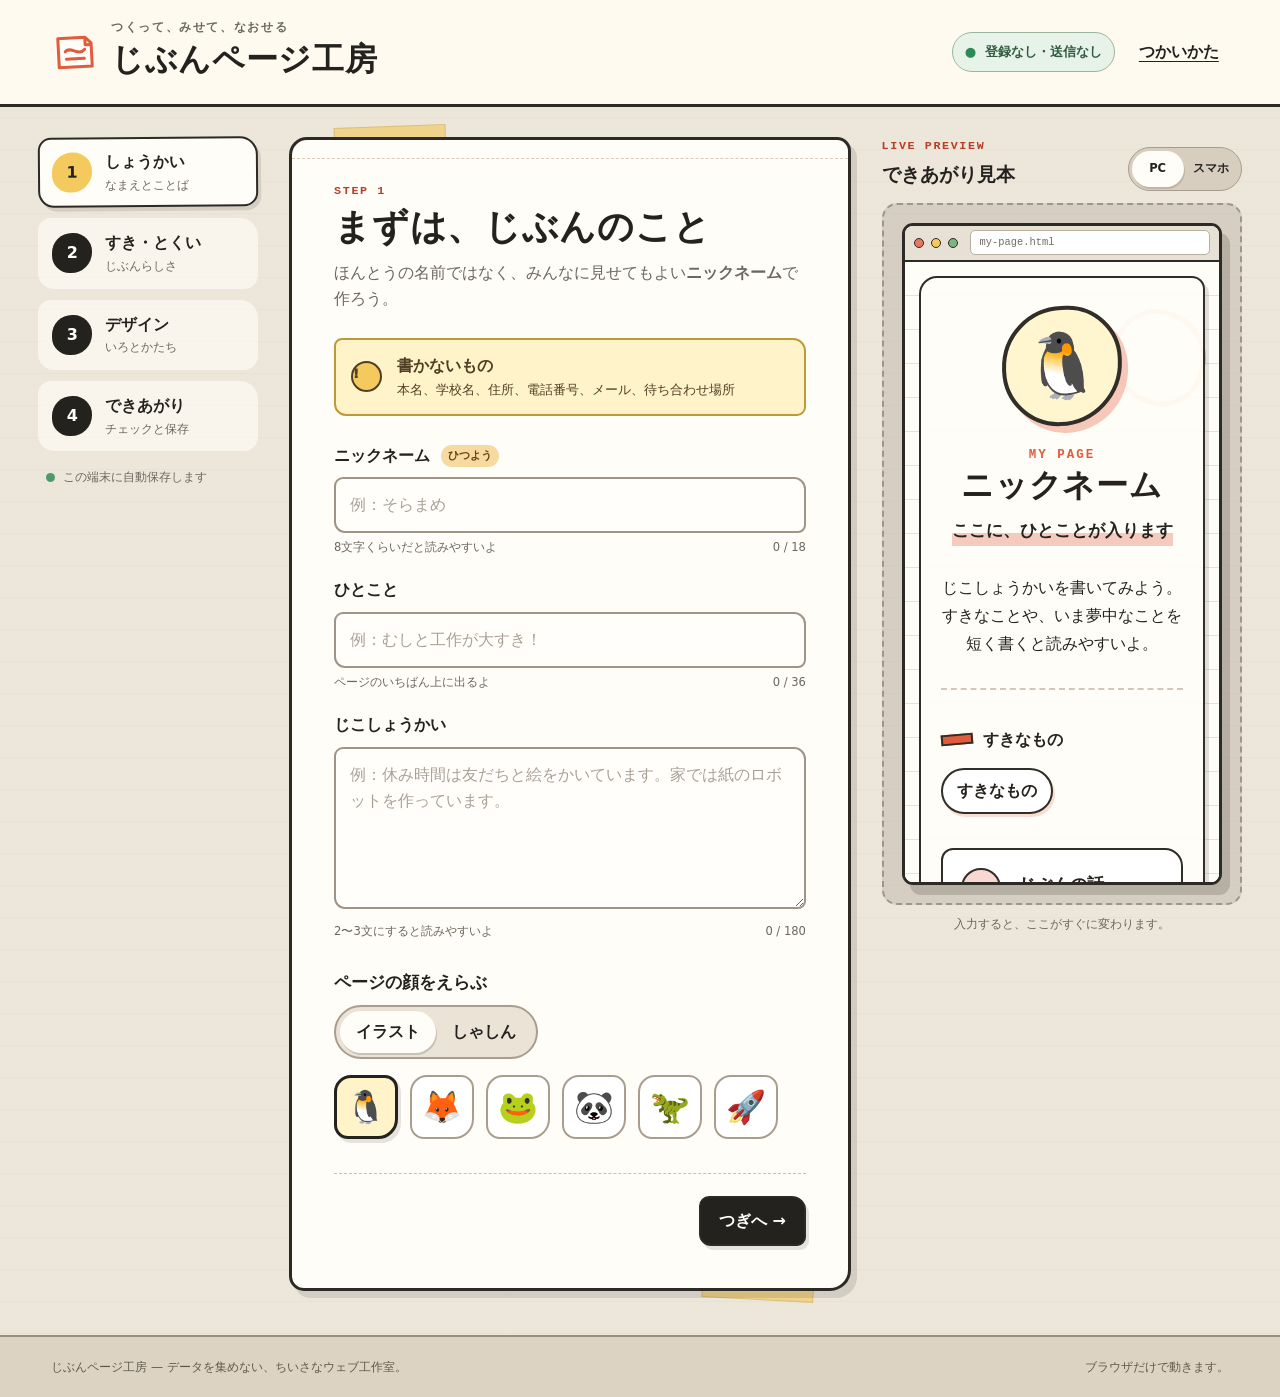
==== index.html @ 9f01caab "Build child-safe self introduction site maker" ====
<!doctype html>
<html lang="ja">
<head>
  <meta charset="utf-8">
  <meta name="viewport" content="width=device-width, initial-scale=1">
  <meta name="description" content="小学生くらいの子どもが、個人情報に気をつけながら自分の自己紹介サイトを作れる、登録不要のウェブアプリです。">
  <meta name="theme-color" content="#f4c95d">
  <title>じぶんページ工房｜自己紹介サイトメーカー</title>
  <link rel="stylesheet" href="styles.css">
  <script src="app.js" defer></script>
</head>
<body>
  <a class="skip-link" href="#editorMain">つくる画面へ移動</a>

  <header class="site-header">
    <div class="brand" aria-label="じぶんページ工房">
      <svg class="brand-mark" viewBox="0 0 64 64" aria-hidden="true">
        <path d="M10 13h36l8 8v31H10z" fill="#fffdf7" stroke="currentColor" stroke-width="4" stroke-linejoin="round"/>
        <path d="M46 13v10h8" fill="none" stroke="currentColor" stroke-width="4" stroke-linejoin="round"/>
        <path d="M19 31c8-8 17 8 26-2M20 41h24" fill="none" stroke="currentColor" stroke-width="4" stroke-linecap="round"/>
      </svg>
      <div>
        <p class="brand-kicker">つくって、みせて、なおせる</p>
        <h1>じぶんページ工房</h1>
      </div>
    </div>

    <div class="header-actions">
      <p class="privacy-badge" title="入力した内容は、このブラウザの中だけに保存されます">
        <span aria-hidden="true">●</span> 登録なし・送信なし
      </p>
      <button class="text-button" type="button" id="helpButton">つかいかた</button>
    </div>
  </header>

  <main class="app-shell" id="editorMain">
    <aside class="workbench-nav" aria-label="作成ステップ">
      <ol class="step-list" role="tablist" aria-orientation="vertical">
        <li>
          <button class="step-tab is-active" type="button" role="tab" aria-selected="true" aria-controls="step-panel-1" id="step-tab-1" data-step="0">
            <span class="step-number">1</span>
            <span><strong>しょうかい</strong><small>なまえとことば</small></span>
          </button>
        </li>
        <li>
          <button class="step-tab" type="button" role="tab" aria-selected="false" aria-controls="step-panel-2" id="step-tab-2" data-step="1">
            <span class="step-number">2</span>
            <span><strong>すき・とくい</strong><small>じぶんらしさ</small></span>
          </button>
        </li>
        <li>
          <button class="step-tab" type="button" role="tab" aria-selected="false" aria-controls="step-panel-3" id="step-tab-3" data-step="2">
            <span class="step-number">3</span>
            <span><strong>デザイン</strong><small>いろとかたち</small></span>
          </button>
        </li>
        <li>
          <button class="step-tab" type="button" role="tab" aria-selected="false" aria-controls="step-panel-4" id="step-tab-4" data-step="3">
            <span class="step-number">4</span>
            <span><strong>できあがり</strong><small>チェックと保存</small></span>
          </button>
        </li>
      </ol>

      <div class="autosave-note" aria-live="polite">
        <span class="autosave-dot" aria-hidden="true"></span>
        <span id="saveStatus">この端末に自動保存します</span>
      </div>
    </aside>

    <section class="editor-card" aria-label="編集パネル">
      <div class="editor-card-topline" aria-hidden="true"></div>

      <section class="step-panel" role="tabpanel" id="step-panel-1" aria-labelledby="step-tab-1" tabindex="0">
        <div class="panel-heading">
          <p class="eyebrow">STEP 1</p>
          <h2>まずは、じぶんのこと</h2>
          <p>ほんとうの名前ではなく、みんなに見せてもよい<strong>ニックネーム</strong>で作ろう。</p>
        </div>

        <div class="safety-strip">
          <span class="safety-strip-icon" aria-hidden="true">!</span>
          <div>
            <strong>書かないもの</strong>
            <span>本名、学校名、住所、電話番号、メール、待ち合わせ場所</span>
          </div>
        </div>

        <div class="form-grid">
          <div class="field full-width">
            <label for="nickname">ニックネーム <span class="required">ひつよう</span></label>
            <input id="nickname" name="nickname" type="text" maxlength="18" autocomplete="off" placeholder="例：そらまめ" aria-describedby="nicknameHelp nicknameCount">
            <div class="field-meta"><span id="nicknameHelp">8文字くらいだと読みやすいよ</span><span id="nicknameCount">0 / 18</span></div>
          </div>

          <div class="field full-width">
            <label for="tagline">ひとこと</label>
            <input id="tagline" name="tagline" type="text" maxlength="36" autocomplete="off" placeholder="例：むしと工作が大すき！" aria-describedby="taglineCount">
            <div class="field-meta"><span>ページのいちばん上に出るよ</span><span id="taglineCount">0 / 36</span></div>
          </div>

          <div class="field full-width">
            <label for="intro">じこしょうかい</label>
            <textarea id="intro" name="intro" rows="5" maxlength="180" placeholder="例：休み時間は友だちと絵をかいています。家では紙のロボットを作っています。" aria-describedby="introCount"></textarea>
            <div class="field-meta"><span>2〜3文にすると読みやすいよ</span><span id="introCount">0 / 180</span></div>
          </div>
        </div>

        <fieldset class="choice-section avatar-section">
          <legend>ページの顔をえらぶ</legend>
          <div class="segmented-control" role="group" aria-label="画像の種類">
            <button class="segment is-active" type="button" data-avatar-mode="illustration" aria-pressed="true">イラスト</button>
            <button class="segment" type="button" data-avatar-mode="photo" aria-pressed="false">しゃしん</button>
          </div>

          <div id="illustrationChooser" class="avatar-chooser">
            <button class="avatar-choice is-selected" type="button" data-avatar="🐧" aria-label="ペンギン" aria-pressed="true">🐧</button>
            <button class="avatar-choice" type="button" data-avatar="🦊" aria-label="きつね" aria-pressed="false">🦊</button>
            <button class="avatar-choice" type="button" data-avatar="🐸" aria-label="かえる" aria-pressed="false">🐸</button>
            <button class="avatar-choice" type="button" data-avatar="🐼" aria-label="パンダ" aria-pressed="false">🐼</button>
            <button class="avatar-choice" type="button" data-avatar="🦖" aria-label="きょうりゅう" aria-pressed="false">🦖</button>
            <button class="avatar-choice" type="button" data-avatar="🚀" aria-label="ロケット" aria-pressed="false">🚀</button>
          </div>

          <div id="photoChooser" class="photo-chooser" hidden>
            <div class="photo-preview-wrap">
              <div class="photo-placeholder" id="photoPlaceholder" aria-hidden="true">しゃしん</div>
              <img id="photoPreview" alt="選んだ写真のプレビュー" hidden>
            </div>
            <div>
              <label class="upload-button" for="photoInput">しゃしんをえらぶ</label>
              <input class="visually-hidden" id="photoInput" type="file" accept="image/png,image/jpeg,image/webp" capture="user">
              <button class="quiet-button" type="button" id="removePhotoButton" hidden>しゃしんをはずす</button>
              <p class="mini-note">顔写真は、かならずおうちの人と相談してね。写真は外へ送られません。</p>
            </div>
          </div>
        </fieldset>

        <div class="panel-actions end">
          <button class="primary-button next-step" type="button" data-next="1">つぎへ <span aria-hidden="true">→</span></button>
        </div>
      </section>

      <section class="step-panel" role="tabpanel" id="step-panel-2" aria-labelledby="step-tab-2" tabindex="0" hidden>
        <div class="panel-heading">
          <p class="eyebrow">STEP 2</p>
          <h2>すきなもの、できること</h2>
          <p>ぜんぶ書かなくて大丈夫。見せたいものだけをえらぼう。</p>
        </div>

        <fieldset class="choice-section">
          <legend>すきなもの <span class="legend-note">6こまで</span></legend>
          <div class="chip-grid" id="favoriteChoices">
            <button type="button" class="choice-chip" data-favorite="ゲーム">ゲーム</button>
            <button type="button" class="choice-chip" data-favorite="工作">工作</button>
            <button type="button" class="choice-chip" data-favorite="絵をかく">絵をかく</button>
            <button type="button" class="choice-chip" data-favorite="本">本</button>
            <button type="button" class="choice-chip" data-favorite="音楽">音楽</button>
            <button type="button" class="choice-chip" data-favorite="スポーツ">スポーツ</button>
            <button type="button" class="choice-chip" data-favorite="どうぶつ">どうぶつ</button>
            <button type="button" class="choice-chip" data-favorite="虫">虫</button>
            <button type="button" class="choice-chip" data-favorite="宇宙">宇宙</button>
            <button type="button" class="choice-chip" data-favorite="料理">料理</button>
            <button type="button" class="choice-chip" data-favorite="ダンス">ダンス</button>
            <button type="button" class="choice-chip" data-favorite="のりもの">のりもの</button>
          </div>
          <div class="add-chip-row">
            <label for="customFavorite">ほかのすきなもの</label>
            <div class="inline-input">
              <input id="customFavorite" type="text" maxlength="12" placeholder="例：石あつめ">
              <button type="button" id="addFavoriteButton">ついか</button>
            </div>
          </div>
          <div class="selected-chips" id="selectedFavorites" aria-live="polite"></div>
        </fieldset>

        <div class="story-fields">
          <div class="story-field accent-a">
            <span class="story-number" aria-hidden="true">A</span>
            <label for="goodAt">とくいなこと</label>
            <textarea id="goodAt" rows="3" maxlength="90" placeholder="例：小さいものをていねいに作ること"></textarea>
            <span class="counter" id="goodAtCount">0 / 90</span>
          </div>
          <div class="story-field accent-b">
            <span class="story-number" aria-hidden="true">B</span>
            <label for="intoNow">いま、むちゅうなこと</label>
            <textarea id="intoNow" rows="3" maxlength="90" placeholder="例：公園で見つけた虫を図かんで調べること"></textarea>
            <span class="counter" id="intoNowCount">0 / 90</span>
          </div>
          <div class="story-field accent-c">
            <span class="story-number" aria-hidden="true">C</span>
            <label for="nextGoal">これからやってみたいこと</label>
            <textarea id="nextGoal" rows="3" maxlength="90" placeholder="例：自分で考えたゲームを作ってみたい"></textarea>
            <span class="counter" id="nextGoalCount">0 / 90</span>
          </div>
        </div>

        <div class="panel-actions">
          <button class="secondary-button previous-step" type="button" data-previous="0"><span aria-hidden="true">←</span> もどる</button>
          <button class="primary-button next-step" type="button" data-next="2">つぎへ <span aria-hidden="true">→</span></button>
        </div>
      </section>

      <section class="step-panel" role="tabpanel" id="step-panel-3" aria-labelledby="step-tab-3" tabindex="0" hidden>
        <div class="panel-heading">
          <p class="eyebrow">STEP 3</p>
          <h2>見た目を組み立てよう</h2>
          <p>テーマをえらんでから、色を少し変えると自分らしくなるよ。</p>
        </div>

        <fieldset class="choice-section">
          <legend>紙のふんいき</legend>
          <div class="theme-grid">
            <button class="theme-card is-selected" type="button" data-theme="notebook" aria-pressed="true">
              <span class="theme-preview theme-preview-notebook"><i></i><i></i><i></i></span>
              <span><strong>ノート</strong><small>えんぴつと紙</small></span>
            </button>
            <button class="theme-card" type="button" data-theme="sky" aria-pressed="false">
              <span class="theme-preview theme-preview-sky"><i></i><i></i><i></i></span>
              <span><strong>そら</strong><small>明るくすっきり</small></span>
            </button>
            <button class="theme-card" type="button" data-theme="forest" aria-pressed="false">
              <span class="theme-preview theme-preview-forest"><i></i><i></i><i></i></span>
              <span><strong>もり</strong><small>しずかでやさしい</small></span>
            </button>
            <button class="theme-card" type="button" data-theme="pop" aria-pressed="false">
              <span class="theme-preview theme-preview-pop"><i></i><i></i><i></i></span>
              <span><strong>ポップ</strong><small>元気でカラフル</small></span>
            </button>
          </div>
        </fieldset>

        <fieldset class="choice-section">
          <legend>さし色</legend>
          <div class="color-row" id="accentChoices">
            <button class="color-swatch is-selected" type="button" data-accent="#e15b3d" style="--swatch:#e15b3d" aria-label="レンガ色" aria-pressed="true"></button>
            <button class="color-swatch" type="button" data-accent="#2878b5" style="--swatch:#2878b5" aria-label="青" aria-pressed="false"></button>
            <button class="color-swatch" type="button" data-accent="#2f7d52" style="--swatch:#2f7d52" aria-label="緑" aria-pressed="false"></button>
            <button class="color-swatch" type="button" data-accent="#8a5aa8" style="--swatch:#8a5aa8" aria-label="むらさき" aria-pressed="false"></button>
            <button class="color-swatch" type="button" data-accent="#d07a16" style="--swatch:#d07a16" aria-label="オレンジ" aria-pressed="false"></button>
            <label class="custom-color" for="accentPicker">じぶんの色 <input id="accentPicker" type="color" value="#e15b3d"></label>
          </div>
        </fieldset>

        <fieldset class="choice-section">
          <legend>ならべかた</legend>
          <div class="layout-grid">
            <button class="layout-choice is-selected" type="button" data-layout="cards" aria-pressed="true">
              <span class="layout-icon cards-icon" aria-hidden="true"><i></i><i></i><i></i></span>
              <span><strong>カード</strong><small>ひとつずつ見やすい</small></span>
            </button>
            <button class="layout-choice" type="button" data-layout="journal" aria-pressed="false">
              <span class="layout-icon journal-icon" aria-hidden="true"><i></i><i></i><i></i></span>
              <span><strong>じゆうちょう</strong><small>お話みたいにつながる</small></span>
            </button>
          </div>
        </fieldset>

        <div class="switch-list">
          <label class="switch-row">
            <span><strong>らくがきをかざる</strong><small>線や丸をページのすみに足します</small></span>
            <input id="doodlesToggle" type="checkbox" checked>
            <span class="switch" aria-hidden="true"></span>
          </label>
          <label class="switch-row">
            <span><strong>少しだけうごかす</strong><small>ページを開いたときに、ゆっくり出ます</small></span>
            <input id="motionToggle" type="checkbox" checked>
            <span class="switch" aria-hidden="true"></span>
          </label>
        </div>

        <div class="panel-actions">
          <button class="secondary-button previous-step" type="button" data-previous="1"><span aria-hidden="true">←</span> もどる</button>
          <button class="primary-button next-step" type="button" data-next="3">できあがりへ <span aria-hidden="true">→</span></button>
        </div>
      </section>

      <section class="step-panel" role="tabpanel" id="step-panel-4" aria-labelledby="step-tab-4" tabindex="0" hidden>
        <div class="panel-heading">
          <p class="eyebrow">STEP 4</p>
          <h2>さいごに、見せてよいかチェック</h2>
          <p>保存する前に、自動チェックと、おうちの人とのチェックをしよう。</p>
        </div>

        <div class="completion-card">
          <div class="completion-stamp" aria-hidden="true">できた</div>
          <div>
            <h3 id="completionTitle">あと少しで完成！</h3>
            <p id="completionText">ニックネームを入れると保存できます。</p>
          </div>
        </div>

        <section class="privacy-check" aria-labelledby="privacyCheckTitle">
          <div class="section-title-row">
            <h3 id="privacyCheckTitle">公開まえチェック</h3>
            <span class="check-summary" id="checkSummary">確認中</span>
          </div>
          <ul class="check-list" id="privacyCheckList"></ul>
        </section>

        <div class="export-grid">
          <button class="export-card primary-export" type="button" id="downloadSiteButton">
            <span class="export-icon" aria-hidden="true">HTML</span>
            <span><strong>できたページを保存</strong><small>ひとつのHTMLファイルになります</small></span>
          </button>
          <button class="export-card" type="button" id="downloadDraftButton">
            <span class="export-icon" aria-hidden="true">DATA</span>
            <span><strong>つづき用データを保存</strong><small>あとで編集をつづけられます</small></span>
          </button>
          <label class="export-card file-label" for="importDraftInput">
            <span class="export-icon" aria-hidden="true">OPEN</span>
            <span><strong>つづき用データを開く</strong><small>保存したJSONファイルを読みます</small></span>
          </label>
          <input class="visually-hidden" id="importDraftInput" type="file" accept="application/json,.json">
          <button class="export-card" type="button" id="printButton">
            <span class="export-icon" aria-hidden="true">PDF</span>
            <span><strong>プレビューを印刷</strong><small>ブラウザからPDFにもできます</small></span>
          </button>
        </div>

        <details class="adult-note">
          <summary>おうちの人・先生へ</summary>
          <div>
            <p>このアプリはサーバーへ入力内容を送信しません。下書きはブラウザの localStorage に保存され、完成ページは端末へ直接ダウンロードされます。</p>
            <p>公開するときは、顔写真、氏名、学校名、住所、連絡先、生活圏や予定が推測できる記述がないか、必ず大人が確認してください。</p>
          </div>
        </details>

        <div class="panel-actions split-actions">
          <button class="secondary-button previous-step" type="button" data-previous="2"><span aria-hidden="true">←</span> もどる</button>
          <button class="danger-text-button" type="button" id="resetButton">ぜんぶ消して最初から</button>
        </div>
      </section>
    </section>

    <aside class="preview-column" aria-label="ページのプレビュー">
      <div class="preview-toolbar">
        <div>
          <p class="eyebrow">LIVE PREVIEW</p>
          <h2>できあがり見本</h2>
        </div>
        <div class="device-switch" role="group" aria-label="プレビューの大きさ">
          <button class="is-active" type="button" data-device="desktop" aria-pressed="true" title="パソコン表示">PC</button>
          <button type="button" data-device="mobile" aria-pressed="false" title="スマートフォン表示">スマホ</button>
        </div>
      </div>
      <div class="preview-stage" id="previewStage">
        <div class="browser-frame desktop" id="browserFrame">
          <div class="browser-bar" aria-hidden="true">
            <span></span><span></span><span></span>
            <div>my-page.html</div>
          </div>
          <iframe id="previewFrame" title="作成中の自己紹介ページ" sandbox=""></iframe>
        </div>
      </div>
      <p class="preview-hint">入力すると、ここがすぐに変わります。</p>
    </aside>
  </main>

  <footer class="site-footer">
    <p>じぶんページ工房 — データを集めない、ちいさなウェブ工作室。</p>
    <p>ブラウザだけで動きます。</p>
  </footer>

  <dialog id="helpDialog" class="app-dialog">
    <div class="dialog-paper">
      <button class="dialog-close" type="button" data-close-dialog="helpDialog" aria-label="閉じる">×</button>
      <p class="eyebrow">HOW TO</p>
      <h2>つかいかた</h2>
      <ol class="howto-list">
        <li><span>1</span><div><strong>ニックネームを書く</strong><p>本名や学校名は書かないでね。</p></div></li>
        <li><span>2</span><div><strong>すきなものをえらぶ</strong><p>ぜんぶ埋めなくても大丈夫。</p></div></li>
        <li><span>3</span><div><strong>見た目をえらぶ</strong><p>右の見本を見ながら変えよう。</p></div></li>
        <li><span>4</span><div><strong>大人とチェックして保存</strong><p>HTMLはダブルクリックすると開けます。</p></div></li>
      </ol>
      <p class="dialog-note">入力した内容は、この端末のブラウザの中だけに保存されます。</p>
    </div>
  </dialog>

  <dialog id="safetyDialog" class="app-dialog safety-dialog">
    <form method="dialog" class="dialog-paper" id="safetyForm">
      <button class="dialog-close" type="button" data-close-dialog="safetyDialog" aria-label="閉じる">×</button>
      <p class="eyebrow">BEFORE DOWNLOAD</p>
      <h2>保存する前のさいごの確認</h2>
      <div id="dialogWarnings"></div>
      <label class="adult-confirm">
        <input id="adultConfirm" type="checkbox">
        <span>おうちの人・先生と、見せてよい内容か確認しました</span>
      </label>
      <div class="dialog-actions">
        <button class="secondary-button" type="button" data-close-dialog="safetyDialog">もう一度なおす</button>
        <button class="primary-button" type="submit" id="confirmDownloadButton" value="confirm" disabled>HTMLを保存する</button>
      </div>
    </form>
  </dialog>

  <div class="toast" id="toast" role="status" aria-live="polite" aria-atomic="true"></div>
</body>
</html>
---- styles.css ----
:root {
  --ink: #24221f;
  --muted: #6c675f;
  --paper: #fffdf7;
  --paper-deep: #f6f0e3;
  --desk: #e9e1d2;
  --line: #2d2a26;
  --soft-line: #cfc5b5;
  --accent: #e15b3d;
  --accent-dark: #b53f27;
  --yellow: #f4c95d;
  --blue: #73b6d6;
  --green: #7aae77;
  --purple: #a883b8;
  --danger: #ad302d;
  --ok: #25744b;
  --shadow: 6px 7px 0 rgba(45, 42, 38, 0.13);
  --shadow-small: 3px 4px 0 rgba(45, 42, 38, 0.12);
  --radius: 18px;
}

* { box-sizing: border-box; }

html { scroll-behavior: smooth; }

body {
  margin: 0;
  min-width: 320px;
  color: var(--ink);
  background:
    linear-gradient(rgba(255,255,255,.16), rgba(255,255,255,.16)),
    repeating-linear-gradient(0deg, transparent 0 31px, rgba(78, 69, 57, .035) 31px 32px),
    var(--desk);
  font-family: "Hiragino Kaku Gothic ProN", "Yu Gothic", "Meiryo", system-ui, sans-serif;
  line-height: 1.65;
}

button, input, textarea, select { font: inherit; }
button, label[for], summary { -webkit-tap-highlight-color: transparent; }
button { color: inherit; }

button:focus-visible,
input:focus-visible,
textarea:focus-visible,
summary:focus-visible,
label[for]:focus-visible {
  outline: 4px solid rgba(40, 120, 181, .32);
  outline-offset: 3px;
}

.skip-link {
  position: fixed;
  left: 16px;
  top: 12px;
  z-index: 100;
  padding: 10px 16px;
  color: #fff;
  background: var(--ink);
  border-radius: 8px;
  transform: translateY(-150%);
}
.skip-link:focus { transform: translateY(0); }

.visually-hidden {
  position: absolute !important;
  width: 1px !important;
  height: 1px !important;
  padding: 0 !important;
  margin: -1px !important;
  overflow: hidden !important;
  clip: rect(0, 0, 0, 0) !important;
  white-space: nowrap !important;
  border: 0 !important;
}

[hidden] { display: none !important; }

.site-header {
  display: flex;
  align-items: center;
  justify-content: space-between;
  gap: 24px;
  padding: 18px clamp(18px, 4vw, 56px);
  background: #fffaf0;
  border-bottom: 3px solid var(--line);
}

.brand { display: flex; align-items: center; gap: 12px; }
.brand-mark { width: 48px; height: 48px; color: var(--accent); transform: rotate(-3deg); }
.brand h1 { margin: -4px 0 0; font-size: clamp(1.35rem, 3vw, 2rem); letter-spacing: .02em; }
.brand-kicker { margin: 0; color: var(--muted); font-size: .72rem; font-weight: 800; letter-spacing: .14em; }

.header-actions { display: flex; align-items: center; gap: 14px; }
.privacy-badge {
  margin: 0;
  padding: 8px 12px;
  color: #315b42;
  background: #e7f3e8;
  border: 1px solid #9ab69f;
  border-radius: 999px;
  font-size: .82rem;
  font-weight: 800;
}
.privacy-badge span { color: #2c8a58; margin-right: 4px; }

.text-button,
.danger-text-button,
.quiet-button {
  min-height: 44px;
  padding: 8px 10px;
  border: 0;
  background: transparent;
  text-decoration: underline;
  text-underline-offset: 4px;
  font-weight: 800;
  cursor: pointer;
}
.text-button:hover, .quiet-button:hover { color: var(--accent-dark); }
.danger-text-button { color: var(--danger); }

.app-shell {
  display: grid;
  grid-template-columns: minmax(180px, 220px) minmax(420px, 650px) minmax(360px, 1fr);
  gap: clamp(18px, 2.4vw, 32px);
  width: min(1680px, 100%);
  margin: 0 auto;
  padding: 30px clamp(18px, 3vw, 48px) 44px;
  align-items: start;
}

.workbench-nav { position: sticky; top: 20px; }
.step-list { display: grid; gap: 11px; margin: 0; padding: 0; list-style: none; }
.step-tab {
  display: grid;
  grid-template-columns: 42px 1fr;
  align-items: center;
  gap: 11px;
  width: 100%;
  min-height: 68px;
  padding: 10px 12px;
  text-align: left;
  background: rgba(255, 253, 247, .62);
  border: 2px solid transparent;
  border-radius: 13px 18px 14px 16px;
  cursor: pointer;
  transition: transform .16s ease, background .16s ease, border-color .16s ease;
}
.step-tab:hover { transform: translateX(3px); background: rgba(255, 253, 247, .95); }
.step-tab.is-active {
  background: var(--paper);
  border-color: var(--line);
  box-shadow: var(--shadow-small);
  transform: rotate(-.45deg);
}
.step-number {
  display: grid;
  place-items: center;
  width: 40px;
  height: 40px;
  color: #fff;
  background: var(--ink);
  border-radius: 50% 46% 52% 44%;
  font-weight: 900;
}
.step-tab.is-active .step-number { color: var(--ink); background: var(--yellow); }
.step-tab strong, .step-tab small { display: block; }
.step-tab strong { font-size: .98rem; }
.step-tab small { margin-top: 1px; color: var(--muted); font-size: .74rem; }

.autosave-note {
  display: flex;
  align-items: flex-start;
  gap: 8px;
  margin: 18px 8px 0;
  color: var(--muted);
  font-size: .76rem;
  line-height: 1.45;
}
.autosave-dot { flex: 0 0 auto; width: 9px; height: 9px; margin-top: 4px; background: #4f996d; border-radius: 50%; }
.autosave-note.is-saving .autosave-dot { animation: pulse 1s infinite; }

.editor-card {
  position: relative;
  min-height: 760px;
  padding: clamp(24px, 4vw, 42px);
  background: var(--paper);
  border: 3px solid var(--line);
  border-radius: 18px 14px 21px 15px;
  box-shadow: var(--shadow);
}
.editor-card::before,
.editor-card::after {
  content: "";
  position: absolute;
  z-index: -1;
  width: 110px;
  height: 28px;
  background: rgba(244, 201, 93, .62);
  border: 1px solid rgba(87, 70, 31, .14);
}
.editor-card::before { top: -14px; left: 42px; transform: rotate(-2deg); }
.editor-card::after { right: 34px; bottom: -12px; transform: rotate(3deg); }
.editor-card-topline { position: absolute; left: 0; right: 0; top: 18px; border-top: 1px dashed #d7cbb7; }

.step-panel { animation: page-in .24s ease-out; }
.panel-heading { margin-bottom: 25px; }
.panel-heading h2 { margin: 0; font-size: clamp(1.6rem, 3vw, 2.25rem); line-height: 1.3; letter-spacing: .02em; }
.panel-heading > p:last-child { margin: 9px 0 0; color: var(--muted); }
.eyebrow { margin: 0 0 3px; color: var(--accent-dark); font-family: ui-monospace, "SFMono-Regular", Consolas, monospace; font-size: .73rem; font-weight: 900; letter-spacing: .14em; }

.safety-strip {
  display: grid;
  grid-template-columns: 34px 1fr;
  align-items: center;
  gap: 12px;
  margin-bottom: 27px;
  padding: 13px 15px;
  color: #503f24;
  background: #fff3c9;
  border: 2px solid #bc9a38;
  border-radius: 8px 13px 9px 12px;
}
.safety-strip-icon {
  display: grid;
  place-items: center;
  width: 31px;
  height: 31px;
  background: var(--yellow);
  border: 2px solid currentColor;
  border-radius: 50%;
  font-weight: 1000;
}
.safety-strip strong, .safety-strip span { display: block; }
.safety-strip span { font-size: .82rem; }

.form-grid { display: grid; grid-template-columns: 1fr 1fr; gap: 20px; }
.full-width { grid-column: 1 / -1; }
.field label,
.choice-section legend,
.story-field label,
.add-chip-row > label {
  display: block;
  margin-bottom: 8px;
  font-weight: 900;
}
.required, .legend-note {
  display: inline-block;
  margin-left: 5px;
  padding: 2px 7px;
  color: #684014;
  background: #f7daa0;
  border-radius: 999px;
  font-size: .68rem;
  vertical-align: 2px;
}

input[type="text"],
textarea {
  width: 100%;
  color: var(--ink);
  background: #fffefa;
  border: 2px solid #9f9586;
  border-radius: 9px 12px 8px 11px;
  padding: 13px 14px;
  line-height: 1.65;
  transition: border-color .16s ease, box-shadow .16s ease;
}
textarea { resize: vertical; min-height: 96px; }
input[type="text"]:focus,
textarea:focus {
  border-color: #2878b5;
  box-shadow: 0 0 0 4px rgba(40,120,181,.12);
  outline: 0;
}
::placeholder { color: #aaa196; opacity: 1; }
.field-meta, .counter {
  display: flex;
  justify-content: space-between;
  gap: 12px;
  margin-top: 5px;
  color: var(--muted);
  font-size: .72rem;
}
.counter { justify-content: flex-end; }

.choice-section {
  min-width: 0;
  margin: 28px 0 0;
  padding: 0;
  border: 0;
}
.choice-section > legend { padding: 0; font-size: 1.06rem; }

.segmented-control {
  display: inline-flex;
  margin-bottom: 16px;
  padding: 4px;
  background: #eae3d6;
  border: 2px solid #a99e8e;
  border-radius: 999px;
}
.segment {
  min-width: 96px;
  min-height: 42px;
  padding: 7px 13px;
  background: transparent;
  border: 0;
  border-radius: 999px;
  font-weight: 900;
  cursor: pointer;
}
.segment.is-active { background: var(--paper); box-shadow: 1px 2px 0 rgba(45,42,38,.18); }

.avatar-chooser { display: flex; flex-wrap: wrap; gap: 12px; }
.avatar-choice {
  display: grid;
  place-items: center;
  width: 64px;
  height: 64px;
  padding: 0;
  background: #fff;
  border: 2px solid #a99e8e;
  border-radius: 17px 13px 20px 14px;
  font-size: 2rem;
  cursor: pointer;
  transition: transform .14s ease;
}
.avatar-choice:hover { transform: translateY(-3px) rotate(-2deg); }
.avatar-choice.is-selected { border: 3px solid var(--ink); background: #fff3c9; box-shadow: var(--shadow-small); }

.photo-chooser {
  display: grid;
  grid-template-columns: 100px 1fr;
  align-items: center;
  gap: 18px;
}
.photo-preview-wrap {
  display: grid;
  place-items: center;
  width: 96px;
  height: 96px;
  overflow: hidden;
  background: #eee7da;
  border: 3px solid var(--line);
  border-radius: 50% 46% 54% 48%;
}
.photo-preview-wrap img { width: 100%; height: 100%; object-fit: cover; }
.photo-placeholder { color: var(--muted); font-size: .76rem; font-weight: 800; }
.upload-button {
  display: inline-flex;
  align-items: center;
  min-height: 44px;
  padding: 8px 14px;
  color: #fff;
  background: var(--ink);
  border: 2px solid var(--ink);
  border-radius: 9px 13px 8px 11px;
  font-weight: 900;
  cursor: pointer;
}
.mini-note { margin: 8px 0 0; color: var(--muted); font-size: .75rem; }

.chip-grid { display: flex; flex-wrap: wrap; gap: 9px; }
.choice-chip {
  min-height: 44px;
  padding: 7px 14px;
  background: #fff;
  border: 2px solid #9f9586;
  border-radius: 999px;
  cursor: pointer;
  font-weight: 800;
}
.choice-chip:hover { background: #f8f2e5; }
.choice-chip.is-selected { color: #fff; background: var(--ink); border-color: var(--ink); }
.choice-chip:disabled { opacity: .45; cursor: not-allowed; }

.add-chip-row { margin-top: 18px; }
.inline-input { display: grid; grid-template-columns: 1fr auto; gap: 8px; }
.inline-input button {
  min-width: 76px;
  border: 2px solid var(--line);
  border-radius: 10px;
  background: var(--yellow);
  font-weight: 900;
  cursor: pointer;
}
.selected-chips { display: flex; flex-wrap: wrap; gap: 8px; min-height: 16px; margin-top: 12px; }
.selected-chip {
  display: inline-flex;
  align-items: center;
  gap: 5px;
  padding: 5px 8px 5px 11px;
  color: #3a4939;
  background: #e4f0df;
  border: 1px solid #86a67e;
  border-radius: 999px;
  font-size: .8rem;
  font-weight: 800;
}
.selected-chip button {
  display: grid;
  place-items: center;
  width: 28px;
  height: 28px;
  padding: 0;
  background: transparent;
  border: 0;
  border-radius: 50%;
  cursor: pointer;
}
.selected-chip button:hover { background: rgba(0,0,0,.08); }

.story-fields { display: grid; gap: 17px; margin-top: 29px; }
.story-field {
  position: relative;
  padding: 18px 18px 15px 70px;
  background: #fff;
  border: 2px solid var(--line);
  border-radius: 13px 19px 12px 16px;
}
.story-number {
  position: absolute;
  left: 16px;
  top: 17px;
  display: grid;
  place-items: center;
  width: 38px;
  height: 38px;
  border: 2px solid var(--line);
  border-radius: 50%;
  font-family: Georgia, serif;
  font-weight: 900;
}
.accent-a .story-number { background: #f7d6c7; }
.accent-b .story-number { background: #d5e9f3; }
.accent-c .story-number { background: #dce9d4; }

.theme-grid { display: grid; grid-template-columns: 1fr 1fr; gap: 13px; }
.theme-card,
.layout-choice {
  display: grid;
  grid-template-columns: 96px 1fr;
  align-items: center;
  gap: 13px;
  min-height: 90px;
  padding: 10px;
  text-align: left;
  background: #fff;
  border: 2px solid #a99e8e;
  border-radius: 13px 17px 11px 15px;
  cursor: pointer;
}
.theme-card:hover, .layout-choice:hover { transform: translateY(-2px); }
.theme-card.is-selected, .layout-choice.is-selected { border: 3px solid var(--ink); box-shadow: var(--shadow-small); }
.theme-card strong, .theme-card small, .layout-choice strong, .layout-choice small { display: block; }
.theme-card small, .layout-choice small { color: var(--muted); font-size: .72rem; }
.theme-preview {
  position: relative;
  display: block;
  width: 88px;
  height: 66px;
  overflow: hidden;
  border: 2px solid var(--line);
  border-radius: 7px;
}
.theme-preview i { position: absolute; display: block; }
.theme-preview i:nth-child(1) { width: 26px; height: 26px; left: 8px; top: 8px; border-radius: 50%; }
.theme-preview i:nth-child(2) { width: 39px; height: 5px; left: 40px; top: 12px; }
.theme-preview i:nth-child(3) { width: 63px; height: 23px; left: 11px; bottom: 8px; border: 1px solid currentColor; }
.theme-preview-notebook { color: #57534e; background: repeating-linear-gradient(#fffdf7 0 13px, #cbd6db 13px 14px); }
.theme-preview-notebook i:nth-child(1) { background: #e15b3d; }
.theme-preview-notebook i:nth-child(2) { background: #57534e; }
.theme-preview-sky { color: #2f6781; background: #e9f6fb; }
.theme-preview-sky i:nth-child(1) { background: #f4c95d; }
.theme-preview-sky i:nth-child(2) { background: #73b6d6; }
.theme-preview-forest { color: #345c3e; background: #edf4e9; }
.theme-preview-forest i:nth-child(1) { background: #7aae77; }
.theme-preview-forest i:nth-child(2) { background: #345c3e; }
.theme-preview-pop { color: #3c2b47; background: #fff0e7; }
.theme-preview-pop i:nth-child(1) { background: #a883b8; }
.theme-preview-pop i:nth-child(2) { background: #e15b3d; }

.color-row { display: flex; flex-wrap: wrap; align-items: center; gap: 12px; }
.color-swatch {
  width: 48px;
  height: 48px;
  padding: 0;
  background: var(--swatch);
  border: 3px solid #fff;
  border-radius: 50% 45% 52% 47%;
  box-shadow: 0 0 0 2px #9f9586;
  cursor: pointer;
}
.color-swatch.is-selected { box-shadow: 0 0 0 3px var(--ink), var(--shadow-small); transform: scale(1.07); }
.custom-color {
  display: inline-flex;
  align-items: center;
  gap: 8px;
  min-height: 48px;
  padding: 5px 10px;
  background: #fff;
  border: 2px solid #a99e8e;
  border-radius: 9px 12px 10px 13px;
  font-size: .8rem;
  font-weight: 800;
  cursor: pointer;
}
.custom-color input { width: 34px; height: 34px; padding: 0; border: 0; background: transparent; cursor: pointer; }

.layout-grid { display: grid; grid-template-columns: 1fr 1fr; gap: 13px; }
.layout-icon { position: relative; display: block; width: 88px; height: 62px; background: #f9f6ee; border: 2px solid var(--line); border-radius: 6px; }
.layout-icon i { position: absolute; display: block; border: 1px solid var(--line); background: #fff; }
.cards-icon i:nth-child(1) { left: 7px; top: 7px; width: 31px; height: 46px; }
.cards-icon i:nth-child(2) { left: 44px; top: 7px; width: 36px; height: 20px; }
.cards-icon i:nth-child(3) { left: 44px; top: 33px; width: 36px; height: 20px; }
.journal-icon i:nth-child(1) { left: 9px; top: 9px; width: 20px; height: 20px; border-radius: 50%; background: var(--yellow); }
.journal-icon i:nth-child(2) { left: 36px; top: 11px; width: 41px; height: 5px; background: var(--ink); }
.journal-icon i:nth-child(3) { left: 10px; top: 38px; width: 67px; height: 10px; border-width: 0 0 1px; background: transparent; }

.switch-list { display: grid; gap: 10px; margin-top: 26px; }
.switch-row {
  display: grid;
  grid-template-columns: 1fr auto;
  align-items: center;
  gap: 14px;
  min-height: 70px;
  padding: 12px 14px;
  background: #f8f3e8;
  border: 1px solid #c9bdab;
  border-radius: 10px 14px 9px 12px;
  cursor: pointer;
}
.switch-row strong, .switch-row small { display: block; }
.switch-row small { color: var(--muted); }
.switch-row input { position: absolute; opacity: 0; pointer-events: none; }
.switch {
  position: relative;
  width: 54px;
  height: 32px;
  background: #9d9588;
  border: 2px solid var(--line);
  border-radius: 999px;
  transition: background .15s ease;
}
.switch::after {
  content: "";
  position: absolute;
  left: 3px;
  top: 3px;
  width: 22px;
  height: 22px;
  background: #fff;
  border: 1px solid var(--line);
  border-radius: 50%;
  transition: transform .15s ease;
}
.switch-row input:checked + .switch { background: #6ca875; }
.switch-row input:checked + .switch::after { transform: translateX(22px); }
.switch-row input:focus-visible + .switch { outline: 4px solid rgba(40,120,181,.32); outline-offset: 3px; }

.panel-actions {
  display: flex;
  justify-content: space-between;
  align-items: center;
  gap: 14px;
  margin-top: 34px;
  padding-top: 22px;
  border-top: 1px dashed #cbbfae;
}
.panel-actions.end { justify-content: flex-end; }
.primary-button,
.secondary-button {
  min-height: 48px;
  padding: 10px 18px;
  border: 2px solid var(--line);
  border-radius: 10px 14px 9px 12px;
  box-shadow: var(--shadow-small);
  font-weight: 900;
  cursor: pointer;
  transition: transform .12s ease, box-shadow .12s ease;
}
.primary-button { color: #fff; background: var(--ink); }
.secondary-button { background: #fff; }
.primary-button:hover, .secondary-button:hover { transform: translate(-1px, -2px); box-shadow: 5px 6px 0 rgba(45,42,38,.14); }
.primary-button:active, .secondary-button:active { transform: translate(2px, 2px); box-shadow: 1px 1px 0 rgba(45,42,38,.14); }
.primary-button:disabled { opacity: .42; cursor: not-allowed; transform: none; box-shadow: none; }

.completion-card {
  position: relative;
  display: grid;
  grid-template-columns: 78px 1fr;
  align-items: center;
  gap: 18px;
  padding: 18px;
  background: #fff7d8;
  border: 2px solid #9f7f2d;
  border-radius: 11px 18px 12px 15px;
}
.completion-stamp {
  display: grid;
  place-items: center;
  width: 70px;
  height: 70px;
  color: #a8382b;
  border: 4px double #a8382b;
  border-radius: 50%;
  font-family: serif;
  font-weight: 900;
  transform: rotate(-9deg);
}
.completion-card h3, .completion-card p { margin: 0; }
.completion-card p { color: var(--muted); }

.privacy-check { margin-top: 26px; }
.section-title-row { display: flex; align-items: center; justify-content: space-between; gap: 12px; }
.section-title-row h3 { margin: 0; }
.check-summary { padding: 4px 9px; background: #ede7dc; border-radius: 999px; font-size: .72rem; font-weight: 900; }
.check-summary.ok { color: #1f6640; background: #dff0e4; }
.check-summary.warn { color: #8a4b13; background: #f9e4c5; }
.check-list { display: grid; gap: 9px; margin: 12px 0 0; padding: 0; list-style: none; }
.check-item {
  display: grid;
  grid-template-columns: 30px 1fr;
  gap: 10px;
  align-items: start;
  padding: 11px 12px;
  background: #fff;
  border: 1px solid #bdb2a2;
  border-radius: 9px 12px 8px 11px;
}
.check-icon { display: grid; place-items: center; width: 26px; height: 26px; border: 2px solid currentColor; border-radius: 50%; font-weight: 900; }
.check-item.ok { color: var(--ok); background: #f4fbf6; }
.check-item.warn { color: #8a4b13; background: #fff8ed; }
.check-item strong, .check-item span { display: block; }
.check-item span { color: var(--muted); font-size: .78rem; }

.export-grid { display: grid; grid-template-columns: 1fr 1fr; gap: 12px; margin-top: 24px; }
.export-card {
  display: grid;
  grid-template-columns: 54px 1fr;
  align-items: center;
  gap: 12px;
  min-height: 94px;
  padding: 13px;
  text-align: left;
  background: #fff;
  border: 2px solid #9f9586;
  border-radius: 11px 16px 10px 13px;
  cursor: pointer;
}
.export-card:hover { border-color: var(--line); box-shadow: var(--shadow-small); transform: translateY(-2px); }
.export-card strong, .export-card small { display: block; }
.export-card small { color: var(--muted); font-size: .72rem; line-height: 1.45; }
.primary-export { color: #fff; background: var(--ink); border-color: var(--ink); }
.primary-export small { color: #ddd5c9; }
.export-icon {
  display: grid;
  place-items: center;
  width: 48px;
  height: 54px;
  color: var(--ink);
  background: var(--yellow);
  border: 2px solid currentColor;
  border-radius: 4px 8px 5px 7px;
  font-family: ui-monospace, monospace;
  font-size: .68rem;
  font-weight: 900;
  transform: rotate(-2deg);
}
.file-label { color: inherit; }

.adult-note { margin-top: 22px; border-top: 1px dashed #bdb2a2; border-bottom: 1px dashed #bdb2a2; }
.adult-note summary { min-height: 48px; padding: 12px 0; font-weight: 900; cursor: pointer; }
.adult-note div { padding: 0 0 14px; color: var(--muted); font-size: .82rem; }
.adult-note p { margin: 8px 0; }

.preview-column { position: sticky; top: 20px; min-width: 0; }
.preview-toolbar { display: flex; align-items: flex-end; justify-content: space-between; gap: 16px; margin-bottom: 12px; }
.preview-toolbar h2 { margin: 0; font-size: 1.2rem; }
.device-switch { display: flex; padding: 3px; background: #d8cebf; border: 1px solid #a89c8c; border-radius: 999px; }
.device-switch button {
  min-width: 52px;
  min-height: 36px;
  padding: 5px 9px;
  background: transparent;
  border: 0;
  border-radius: 999px;
  font-size: .72rem;
  font-weight: 900;
  cursor: pointer;
}
.device-switch button.is-active { background: var(--paper); box-shadow: 1px 2px 0 rgba(0,0,0,.12); }
.preview-stage {
  min-height: 680px;
  display: flex;
  align-items: flex-start;
  justify-content: center;
  padding: 18px;
  background: rgba(79, 69, 55, .14);
  border: 2px dashed rgba(66, 58, 48, .38);
  border-radius: 15px;
}
.browser-frame {
  width: 100%;
  overflow: hidden;
  background: #fff;
  border: 3px solid var(--line);
  border-radius: 11px;
  box-shadow: 8px 10px 0 rgba(45,42,38,.18);
  transition: width .25s ease;
}
.browser-frame.mobile { width: min(340px, 100%); }
.browser-bar {
  display: flex;
  align-items: center;
  gap: 7px;
  height: 36px;
  padding: 0 9px;
  background: #e7e0d5;
  border-bottom: 2px solid var(--line);
}
.browser-bar > span { width: 10px; height: 10px; background: #b3aa9e; border: 1px solid var(--line); border-radius: 50%; }
.browser-bar > span:first-child { background: #e87762; }
.browser-bar > span:nth-child(2) { background: #f4c95d; }
.browser-bar > span:nth-child(3) { background: #79b682; }
.browser-bar > div {
  flex: 1;
  margin-left: 5px;
  padding: 3px 9px;
  color: #726b63;
  background: #fff;
  border: 1px solid #b9afa2;
  border-radius: 5px;
  font-family: ui-monospace, monospace;
  font-size: .65rem;
}
#previewFrame { display: block; width: 100%; height: 620px; border: 0; background: #fff; }
.preview-hint { margin: 10px 0 0; color: var(--muted); text-align: center; font-size: .75rem; }

.site-footer {
  display: flex;
  justify-content: space-between;
  gap: 20px;
  padding: 20px clamp(18px, 4vw, 56px);
  color: #60594f;
  background: #ddd3c3;
  border-top: 2px solid #9b8e7d;
  font-size: .76rem;
}
.site-footer p { margin: 0; }

.app-dialog {
  width: min(620px, calc(100% - 28px));
  max-height: calc(100vh - 28px);
  padding: 0;
  color: var(--ink);
  background: transparent;
  border: 0;
}
.app-dialog::backdrop { background: rgba(29, 27, 24, .68); backdrop-filter: blur(2px); }
.dialog-paper {
  position: relative;
  padding: clamp(24px, 5vw, 42px);
  overflow: auto;
  background: var(--paper);
  border: 3px solid var(--line);
  border-radius: 14px 20px 13px 17px;
  box-shadow: 9px 11px 0 rgba(0,0,0,.24);
}
.dialog-paper h2 { margin: 0 0 18px; }
.dialog-close {
  position: absolute;
  right: 12px;
  top: 12px;
  display: grid;
  place-items: center;
  width: 44px;
  height: 44px;
  padding: 0;
  background: transparent;
  border: 0;
  border-radius: 50%;
  font-size: 1.8rem;
  cursor: pointer;
}
.dialog-close:hover { background: #eee5d8; }
.howto-list { display: grid; gap: 14px; margin: 0; padding: 0; list-style: none; }
.howto-list li { display: grid; grid-template-columns: 42px 1fr; gap: 12px; align-items: start; }
.howto-list li > span { display: grid; place-items: center; width: 38px; height: 38px; color: #fff; background: var(--ink); border-radius: 50%; font-weight: 900; }
.howto-list strong, .howto-list p { display: block; margin: 0; }
.howto-list p { color: var(--muted); font-size: .82rem; }
.dialog-note { margin: 22px 0 0; padding: 12px; color: #315b42; background: #e7f3e8; border: 1px solid #9ab69f; border-radius: 8px; font-size: .8rem; }
.adult-confirm {
  display: grid;
  grid-template-columns: 26px 1fr;
  gap: 10px;
  align-items: start;
  margin-top: 20px;
  padding: 14px;
  background: #fff3c9;
  border: 2px solid #bc9a38;
  border-radius: 9px;
  font-weight: 900;
}
.adult-confirm input { width: 24px; height: 24px; margin: 1px 0 0; accent-color: var(--ok); }
.dialog-actions { display: flex; justify-content: flex-end; gap: 12px; margin-top: 22px; }
.dialog-warning-list { display: grid; gap: 8px; margin: 0; padding: 0; list-style: none; }
.dialog-warning-list li { padding: 10px 12px; color: #7e4418; background: #fff4e4; border-left: 5px solid #d48739; }
.dialog-all-clear { padding: 12px; color: #245e3d; background: #e7f4eb; border-left: 5px solid #4c9a69; }

.toast {
  position: fixed;
  z-index: 120;
  right: 20px;
  bottom: 20px;
  max-width: min(360px, calc(100% - 40px));
  padding: 12px 16px;
  color: #fff;
  background: var(--ink);
  border: 2px solid #fff;
  border-radius: 9px 13px 8px 11px;
  box-shadow: var(--shadow);
  font-weight: 800;
  opacity: 0;
  pointer-events: none;
  transform: translateY(15px);
  transition: opacity .18s ease, transform .18s ease;
}
.toast.is-visible { opacity: 1; transform: translateY(0); }

@keyframes page-in {
  from { opacity: 0; transform: translateY(8px); }
  to { opacity: 1; transform: translateY(0); }
}
@keyframes pulse { 50% { opacity: .25; } }

@media (max-width: 1240px) {
  .app-shell { grid-template-columns: 190px minmax(430px, 1fr); }
  .preview-column { grid-column: 1 / -1; position: static; display: grid; grid-template-columns: minmax(180px, 230px) 1fr; gap: 18px; align-items: start; }
  .preview-toolbar { display: block; }
  .device-switch { width: fit-content; margin-top: 12px; }
  .preview-hint { display: none; }
  .preview-stage { min-height: 600px; }
  #previewFrame { height: 540px; }
}

@media (max-width: 820px) {
  .site-header { align-items: flex-start; }
  .privacy-badge { display: none; }
  .app-shell { display: flex; flex-direction: column; padding-top: 18px; }
  .workbench-nav { position: static; width: 100%; overflow-x: auto; padding: 4px 2px 10px; }
  .step-list { display: grid; grid-template-columns: repeat(4, minmax(125px, 1fr)); min-width: 560px; }
  .step-tab { grid-template-columns: 34px 1fr; min-height: 60px; }
  .step-number { width: 32px; height: 32px; }
  .autosave-note { margin-top: 8px; }
  .editor-card { width: 100%; min-height: 0; }
  .preview-column { width: 100%; display: block; }
  .preview-toolbar { display: flex; }
  .preview-stage { min-height: 570px; }
  #previewFrame { height: 520px; }
}

@media (max-width: 620px) {
  .site-header { padding: 13px 15px; }
  .brand-mark { width: 40px; height: 40px; }
  .brand-kicker { display: none; }
  .brand h1 { font-size: 1.15rem; }
  .text-button { font-size: .82rem; }
  .app-shell { padding: 14px 12px 34px; }
  .editor-card { padding: 26px 17px; border-width: 2px; box-shadow: 4px 5px 0 rgba(45,42,38,.13); }
  .editor-card::before, .editor-card::after { display: none; }
  .panel-heading h2 { font-size: 1.55rem; }
  .form-grid, .theme-grid, .layout-grid, .export-grid { grid-template-columns: 1fr; }
  .photo-chooser { grid-template-columns: 82px 1fr; }
  .photo-preview-wrap { width: 78px; height: 78px; }
  .theme-card, .layout-choice { grid-template-columns: 88px 1fr; }
  .story-field { padding-left: 58px; }
  .story-number { left: 12px; }
  .panel-actions { align-items: stretch; }
  .panel-actions:not(.split-actions) .primary-button,
  .panel-actions:not(.split-actions) .secondary-button { flex: 1; }
  .split-actions { flex-direction: column; }
  .preview-stage { padding: 9px; min-height: 520px; }
  #previewFrame { height: 470px; }
  .browser-frame.mobile { width: 100%; }
  .site-footer { display: block; }
  .site-footer p + p { margin-top: 5px; }
  .dialog-actions { flex-direction: column-reverse; }
  .dialog-actions button { width: 100%; }
}

@media (prefers-reduced-motion: reduce) {
  *, *::before, *::after {
    scroll-behavior: auto !important;
    animation-duration: .01ms !important;
    animation-iteration-count: 1 !important;
    transition-duration: .01ms !important;
  }
}

@media print {
  body > *:not(.preview-print-target) { display: none !important; }
}
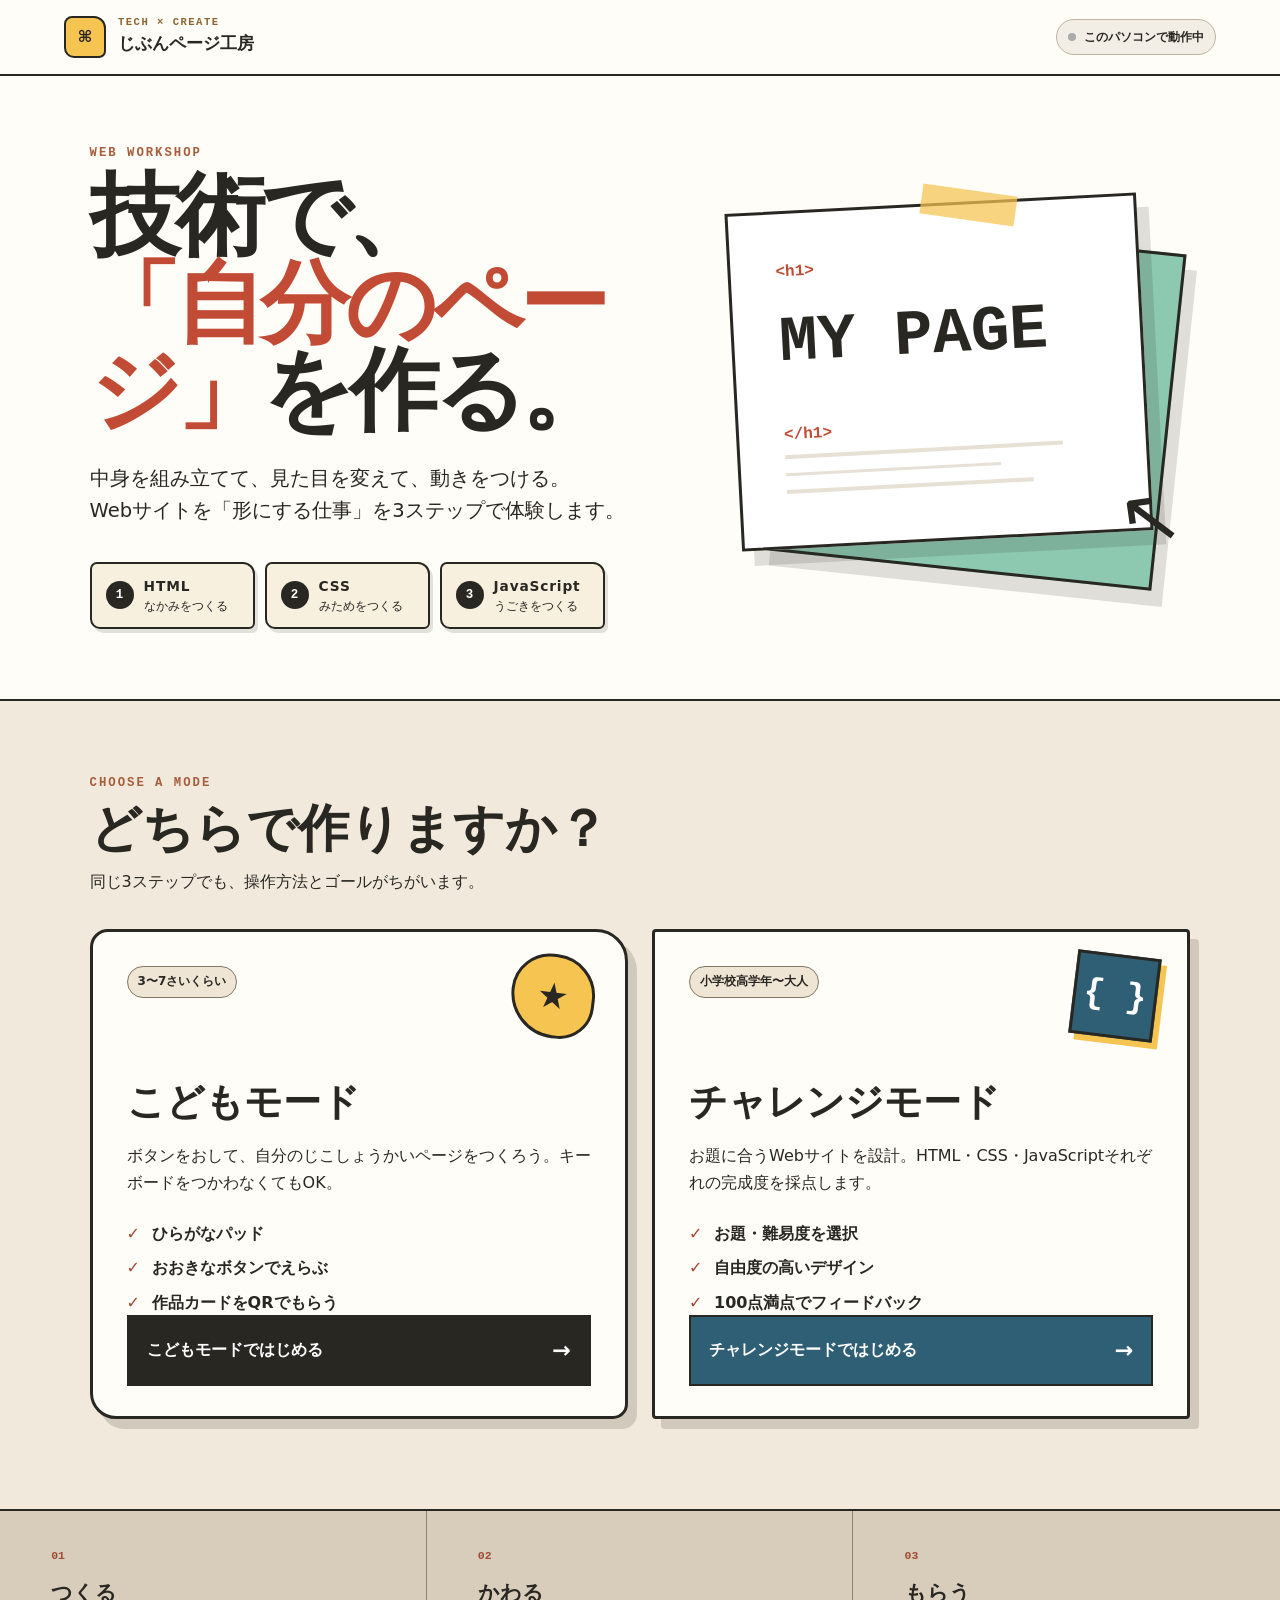
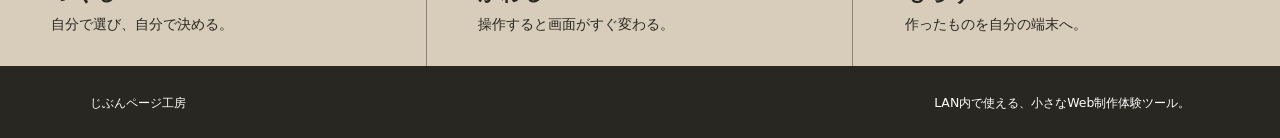
==== commit 5b5badac: "Add child and challenge workshop modes" ====
--- a/index.html
+++ b/index.html
@@ -2,398 +2,94 @@
 <html lang="ja">
 <head>
   <meta charset="utf-8">
-  <meta name="viewport" content="width=device-width, initial-scale=1">
-  <meta name="description" content="小学生くらいの子どもが、個人情報に気をつけながら自分の自己紹介サイトを作れる、登録不要のウェブアプリです。">
-  <meta name="theme-color" content="#f4c95d">
-  <title>じぶんページ工房｜自己紹介サイトメーカー</title>
-  <link rel="stylesheet" href="styles.css">
-  <script src="app.js" defer></script>
+  <meta name="viewport" content="width=device-width,initial-scale=1">
+  <meta name="theme-color" content="#f5c451">
+  <meta name="description" content="HTML・CSS・JavaScriptの3ステップで、Webサイトを形にする仕事を体験するローカルWeb工作室。">
+  <title>じぶんページ工房｜Webサイトをつくる体験</title>
+  <link rel="stylesheet" href="main.css">
 </head>
 <body>
-  <a class="skip-link" href="#editorMain">つくる画面へ移動</a>
-
-  <header class="site-header">
-    <div class="brand" aria-label="じぶんページ工房">
-      <svg class="brand-mark" viewBox="0 0 64 64" aria-hidden="true">
-        <path d="M10 13h36l8 8v31H10z" fill="#fffdf7" stroke="currentColor" stroke-width="4" stroke-linejoin="round"/>
-        <path d="M46 13v10h8" fill="none" stroke="currentColor" stroke-width="4" stroke-linejoin="round"/>
-        <path d="M19 31c8-8 17 8 26-2M20 41h24" fill="none" stroke="currentColor" stroke-width="4" stroke-linecap="round"/>
-      </svg>
-      <div>
-        <p class="brand-kicker">つくって、みせて、なおせる</p>
-        <h1>じぶんページ工房</h1>
-      </div>
-    </div>
-
-    <div class="header-actions">
-      <p class="privacy-badge" title="入力した内容は、このブラウザの中だけに保存されます">
-        <span aria-hidden="true">●</span> 登録なし・送信なし
-      </p>
-      <button class="text-button" type="button" id="helpButton">つかいかた</button>
-    </div>
+  <header class="topbar">
+    <a class="brand" href="/" aria-label="じぶんページ工房 ホーム">
+      <span class="brand-mark" aria-hidden="true">⌘</span>
+      <span><small>TECH × CREATE</small><strong>じぶんページ工房</strong></span>
+    </a>
+    <div class="lan-chip" id="lanChip"><span></span> このパソコンで動作中</div>
   </header>
 
-  <main class="app-shell" id="editorMain">
-    <aside class="workbench-nav" aria-label="作成ステップ">
-      <ol class="step-list" role="tablist" aria-orientation="vertical">
-        <li>
-          <button class="step-tab is-active" type="button" role="tab" aria-selected="true" aria-controls="step-panel-1" id="step-tab-1" data-step="0">
-            <span class="step-number">1</span>
-            <span><strong>しょうかい</strong><small>なまえとことば</small></span>
-          </button>
-        </li>
-        <li>
-          <button class="step-tab" type="button" role="tab" aria-selected="false" aria-controls="step-panel-2" id="step-tab-2" data-step="1">
-            <span class="step-number">2</span>
-            <span><strong>すき・とくい</strong><small>じぶんらしさ</small></span>
-          </button>
-        </li>
-        <li>
-          <button class="step-tab" type="button" role="tab" aria-selected="false" aria-controls="step-panel-3" id="step-tab-3" data-step="2">
-            <span class="step-number">3</span>
-            <span><strong>デザイン</strong><small>いろとかたち</small></span>
-          </button>
-        </li>
-        <li>
-          <button class="step-tab" type="button" role="tab" aria-selected="false" aria-controls="step-panel-4" id="step-tab-4" data-step="3">
-            <span class="step-number">4</span>
-            <span><strong>できあがり</strong><small>チェックと保存</small></span>
-          </button>
-        </li>
-      </ol>
-
-      <div class="autosave-note" aria-live="polite">
-        <span class="autosave-dot" aria-hidden="true"></span>
-        <span id="saveStatus">この端末に自動保存します</span>
+  <main>
+    <section class="hero">
+      <div class="hero-copy">
+        <p class="eyebrow">WEB WORKSHOP</p>
+        <h1>技術で、<br><em>「自分のページ」</em>を作る。</h1>
+        <p class="lead">中身を組み立てて、見た目を変えて、動きをつける。<br>Webサイトを「形にする仕事」を3ステップで体験します。</p>
+        <div class="three-steps" aria-label="3つの学習ステップ">
+          <div><b>1</b><span><strong>HTML</strong><small>なかみをつくる</small></span></div>
+          <div><b>2</b><span><strong>CSS</strong><small>みためをつくる</small></span></div>
+          <div><b>3</b><span><strong>JavaScript</strong><small>うごきをつくる</small></span></div>
+        </div>
       </div>
-    </aside>
-
-    <section class="editor-card" aria-label="編集パネル">
-      <div class="editor-card-topline" aria-hidden="true"></div>
-
-      <section class="step-panel" role="tabpanel" id="step-panel-1" aria-labelledby="step-tab-1" tabindex="0">
-        <div class="panel-heading">
-          <p class="eyebrow">STEP 1</p>
-          <h2>まずは、じぶんのこと</h2>
-          <p>ほんとうの名前ではなく、みんなに見せてもよい<strong>ニックネーム</strong>で作ろう。</p>
-        </div>
-
-        <div class="safety-strip">
-          <span class="safety-strip-icon" aria-hidden="true">!</span>
-          <div>
-            <strong>書かないもの</strong>
-            <span>本名、学校名、住所、電話番号、メール、待ち合わせ場所</span>
-          </div>
-        </div>
-
-        <div class="form-grid">
-          <div class="field full-width">
-            <label for="nickname">ニックネーム <span class="required">ひつよう</span></label>
-            <input id="nickname" name="nickname" type="text" maxlength="18" autocomplete="off" placeholder="例：そらまめ" aria-describedby="nicknameHelp nicknameCount">
-            <div class="field-meta"><span id="nicknameHelp">8文字くらいだと読みやすいよ</span><span id="nicknameCount">0 / 18</span></div>
-          </div>
-
-          <div class="field full-width">
-            <label for="tagline">ひとこと</label>
-            <input id="tagline" name="tagline" type="text" maxlength="36" autocomplete="off" placeholder="例：むしと工作が大すき！" aria-describedby="taglineCount">
-            <div class="field-meta"><span>ページのいちばん上に出るよ</span><span id="taglineCount">0 / 36</span></div>
-          </div>
-
-          <div class="field full-width">
-            <label for="intro">じこしょうかい</label>
-            <textarea id="intro" name="intro" rows="5" maxlength="180" placeholder="例：休み時間は友だちと絵をかいています。家では紙のロボットを作っています。" aria-describedby="introCount"></textarea>
-            <div class="field-meta"><span>2〜3文にすると読みやすいよ</span><span id="introCount">0 / 180</span></div>
-          </div>
-        </div>
-
-        <fieldset class="choice-section avatar-section">
-          <legend>ページの顔をえらぶ</legend>
-          <div class="segmented-control" role="group" aria-label="画像の種類">
-            <button class="segment is-active" type="button" data-avatar-mode="illustration" aria-pressed="true">イラスト</button>
-            <button class="segment" type="button" data-avatar-mode="photo" aria-pressed="false">しゃしん</button>
-          </div>
-
-          <div id="illustrationChooser" class="avatar-chooser">
-            <button class="avatar-choice is-selected" type="button" data-avatar="🐧" aria-label="ペンギン" aria-pressed="true">🐧</button>
-            <button class="avatar-choice" type="button" data-avatar="🦊" aria-label="きつね" aria-pressed="false">🦊</button>
-            <button class="avatar-choice" type="button" data-avatar="🐸" aria-label="かえる" aria-pressed="false">🐸</button>
-            <button class="avatar-choice" type="button" data-avatar="🐼" aria-label="パンダ" aria-pressed="false">🐼</button>
-            <button class="avatar-choice" type="button" data-avatar="🦖" aria-label="きょうりゅう" aria-pressed="false">🦖</button>
-            <button class="avatar-choice" type="button" data-avatar="🚀" aria-label="ロケット" aria-pressed="false">🚀</button>
-          </div>
-
-          <div id="photoChooser" class="photo-chooser" hidden>
-            <div class="photo-preview-wrap">
-              <div class="photo-placeholder" id="photoPlaceholder" aria-hidden="true">しゃしん</div>
-              <img id="photoPreview" alt="選んだ写真のプレビュー" hidden>
-            </div>
-            <div>
-              <label class="upload-button" for="photoInput">しゃしんをえらぶ</label>
-              <input class="visually-hidden" id="photoInput" type="file" accept="image/png,image/jpeg,image/webp" capture="user">
-              <button class="quiet-button" type="button" id="removePhotoButton" hidden>しゃしんをはずす</button>
-              <p class="mini-note">顔写真は、かならずおうちの人と相談してね。写真は外へ送られません。</p>
-            </div>
-          </div>
-        </fieldset>
-
-        <div class="panel-actions end">
-          <button class="primary-button next-step" type="button" data-next="1">つぎへ <span aria-hidden="true">→</span></button>
-        </div>
-      </section>
-
-      <section class="step-panel" role="tabpanel" id="step-panel-2" aria-labelledby="step-tab-2" tabindex="0" hidden>
-        <div class="panel-heading">
-          <p class="eyebrow">STEP 2</p>
-          <h2>すきなもの、できること</h2>
-          <p>ぜんぶ書かなくて大丈夫。見せたいものだけをえらぼう。</p>
-        </div>
-
-        <fieldset class="choice-section">
-          <legend>すきなもの <span class="legend-note">6こまで</span></legend>
-          <div class="chip-grid" id="favoriteChoices">
-            <button type="button" class="choice-chip" data-favorite="ゲーム">ゲーム</button>
-            <button type="button" class="choice-chip" data-favorite="工作">工作</button>
-            <button type="button" class="choice-chip" data-favorite="絵をかく">絵をかく</button>
-            <button type="button" class="choice-chip" data-favorite="本">本</button>
-            <button type="button" class="choice-chip" data-favorite="音楽">音楽</button>
-            <button type="button" class="choice-chip" data-favorite="スポーツ">スポーツ</button>
-            <button type="button" class="choice-chip" data-favorite="どうぶつ">どうぶつ</button>
-            <button type="button" class="choice-chip" data-favorite="虫">虫</button>
-            <button type="button" class="choice-chip" data-favorite="宇宙">宇宙</button>
-            <button type="button" class="choice-chip" data-favorite="料理">料理</button>
-            <button type="button" class="choice-chip" data-favorite="ダンス">ダンス</button>
-            <button type="button" class="choice-chip" data-favorite="のりもの">のりもの</button>
-          </div>
-          <div class="add-chip-row">
-            <label for="customFavorite">ほかのすきなもの</label>
-            <div class="inline-input">
-              <input id="customFavorite" type="text" maxlength="12" placeholder="例：石あつめ">
-              <button type="button" id="addFavoriteButton">ついか</button>
-            </div>
-          </div>
-          <div class="selected-chips" id="selectedFavorites" aria-live="polite"></div>
-        </fieldset>
-
-        <div class="story-fields">
-          <div class="story-field accent-a">
-            <span class="story-number" aria-hidden="true">A</span>
-            <label for="goodAt">とくいなこと</label>
-            <textarea id="goodAt" rows="3" maxlength="90" placeholder="例：小さいものをていねいに作ること"></textarea>
-            <span class="counter" id="goodAtCount">0 / 90</span>
-          </div>
-          <div class="story-field accent-b">
-            <span class="story-number" aria-hidden="true">B</span>
-            <label for="intoNow">いま、むちゅうなこと</label>
-            <textarea id="intoNow" rows="3" maxlength="90" placeholder="例：公園で見つけた虫を図かんで調べること"></textarea>
-            <span class="counter" id="intoNowCount">0 / 90</span>
-          </div>
-          <div class="story-field accent-c">
-            <span class="story-number" aria-hidden="true">C</span>
-            <label for="nextGoal">これからやってみたいこと</label>
-            <textarea id="nextGoal" rows="3" maxlength="90" placeholder="例：自分で考えたゲームを作ってみたい"></textarea>
-            <span class="counter" id="nextGoalCount">0 / 90</span>
-          </div>
-        </div>
-
-        <div class="panel-actions">
-          <button class="secondary-button previous-step" type="button" data-previous="0"><span aria-hidden="true">←</span> もどる</button>
-          <button class="primary-button next-step" type="button" data-next="2">つぎへ <span aria-hidden="true">→</span></button>
-        </div>
-      </section>
-
-      <section class="step-panel" role="tabpanel" id="step-panel-3" aria-labelledby="step-tab-3" tabindex="0" hidden>
-        <div class="panel-heading">
-          <p class="eyebrow">STEP 3</p>
-          <h2>見た目を組み立てよう</h2>
-          <p>テーマをえらんでから、色を少し変えると自分らしくなるよ。</p>
-        </div>
-
-        <fieldset class="choice-section">
-          <legend>紙のふんいき</legend>
-          <div class="theme-grid">
-            <button class="theme-card is-selected" type="button" data-theme="notebook" aria-pressed="true">
-              <span class="theme-preview theme-preview-notebook"><i></i><i></i><i></i></span>
-              <span><strong>ノート</strong><small>えんぴつと紙</small></span>
-            </button>
-            <button class="theme-card" type="button" data-theme="sky" aria-pressed="false">
-              <span class="theme-preview theme-preview-sky"><i></i><i></i><i></i></span>
-              <span><strong>そら</strong><small>明るくすっきり</small></span>
-            </button>
-            <button class="theme-card" type="button" data-theme="forest" aria-pressed="false">
-              <span class="theme-preview theme-preview-forest"><i></i><i></i><i></i></span>
-              <span><strong>もり</strong><small>しずかでやさしい</small></span>
-            </button>
-            <button class="theme-card" type="button" data-theme="pop" aria-pressed="false">
-              <span class="theme-preview theme-preview-pop"><i></i><i></i><i></i></span>
-              <span><strong>ポップ</strong><small>元気でカラフル</small></span>
-            </button>
-          </div>
-        </fieldset>
-
-        <fieldset class="choice-section">
-          <legend>さし色</legend>
-          <div class="color-row" id="accentChoices">
-            <button class="color-swatch is-selected" type="button" data-accent="#e15b3d" style="--swatch:#e15b3d" aria-label="レンガ色" aria-pressed="true"></button>
-            <button class="color-swatch" type="button" data-accent="#2878b5" style="--swatch:#2878b5" aria-label="青" aria-pressed="false"></button>
-            <button class="color-swatch" type="button" data-accent="#2f7d52" style="--swatch:#2f7d52" aria-label="緑" aria-pressed="false"></button>
-            <button class="color-swatch" type="button" data-accent="#8a5aa8" style="--swatch:#8a5aa8" aria-label="むらさき" aria-pressed="false"></button>
-            <button class="color-swatch" type="button" data-accent="#d07a16" style="--swatch:#d07a16" aria-label="オレンジ" aria-pressed="false"></button>
-            <label class="custom-color" for="accentPicker">じぶんの色 <input id="accentPicker" type="color" value="#e15b3d"></label>
-          </div>
-        </fieldset>
-
-        <fieldset class="choice-section">
-          <legend>ならべかた</legend>
-          <div class="layout-grid">
-            <button class="layout-choice is-selected" type="button" data-layout="cards" aria-pressed="true">
-              <span class="layout-icon cards-icon" aria-hidden="true"><i></i><i></i><i></i></span>
-              <span><strong>カード</strong><small>ひとつずつ見やすい</small></span>
-            </button>
-            <button class="layout-choice" type="button" data-layout="journal" aria-pressed="false">
-              <span class="layout-icon journal-icon" aria-hidden="true"><i></i><i></i><i></i></span>
-              <span><strong>じゆうちょう</strong><small>お話みたいにつながる</small></span>
-            </button>
-          </div>
-        </fieldset>
-
-        <div class="switch-list">
-          <label class="switch-row">
-            <span><strong>らくがきをかざる</strong><small>線や丸をページのすみに足します</small></span>
-            <input id="doodlesToggle" type="checkbox" checked>
-            <span class="switch" aria-hidden="true"></span>
-          </label>
-          <label class="switch-row">
-            <span><strong>少しだけうごかす</strong><small>ページを開いたときに、ゆっくり出ます</small></span>
-            <input id="motionToggle" type="checkbox" checked>
-            <span class="switch" aria-hidden="true"></span>
-          </label>
-        </div>
-
-        <div class="panel-actions">
-          <button class="secondary-button previous-step" type="button" data-previous="1"><span aria-hidden="true">←</span> もどる</button>
-          <button class="primary-button next-step" type="button" data-next="3">できあがりへ <span aria-hidden="true">→</span></button>
-        </div>
-      </section>
-
-      <section class="step-panel" role="tabpanel" id="step-panel-4" aria-labelledby="step-tab-4" tabindex="0" hidden>
-        <div class="panel-heading">
-          <p class="eyebrow">STEP 4</p>
-          <h2>さいごに、見せてよいかチェック</h2>
-          <p>保存する前に、自動チェックと、おうちの人とのチェックをしよう。</p>
-        </div>
-
-        <div class="completion-card">
-          <div class="completion-stamp" aria-hidden="true">できた</div>
-          <div>
-            <h3 id="completionTitle">あと少しで完成！</h3>
-            <p id="completionText">ニックネームを入れると保存できます。</p>
-          </div>
-        </div>
-
-        <section class="privacy-check" aria-labelledby="privacyCheckTitle">
-          <div class="section-title-row">
-            <h3 id="privacyCheckTitle">公開まえチェック</h3>
-            <span class="check-summary" id="checkSummary">確認中</span>
-          </div>
-          <ul class="check-list" id="privacyCheckList"></ul>
-        </section>
-
-        <div class="export-grid">
-          <button class="export-card primary-export" type="button" id="downloadSiteButton">
-            <span class="export-icon" aria-hidden="true">HTML</span>
-            <span><strong>できたページを保存</strong><small>ひとつのHTMLファイルになります</small></span>
-          </button>
-          <button class="export-card" type="button" id="downloadDraftButton">
-            <span class="export-icon" aria-hidden="true">DATA</span>
-            <span><strong>つづき用データを保存</strong><small>あとで編集をつづけられます</small></span>
-          </button>
-          <label class="export-card file-label" for="importDraftInput">
-            <span class="export-icon" aria-hidden="true">OPEN</span>
-            <span><strong>つづき用データを開く</strong><small>保存したJSONファイルを読みます</small></span>
-          </label>
-          <input class="visually-hidden" id="importDraftInput" type="file" accept="application/json,.json">
-          <button class="export-card" type="button" id="printButton">
-            <span class="export-icon" aria-hidden="true">PDF</span>
-            <span><strong>プレビューを印刷</strong><small>ブラウザからPDFにもできます</small></span>
-          </button>
-        </div>
-
-        <details class="adult-note">
-          <summary>おうちの人・先生へ</summary>
-          <div>
-            <p>このアプリはサーバーへ入力内容を送信しません。下書きはブラウザの localStorage に保存され、完成ページは端末へ直接ダウンロードされます。</p>
-            <p>公開するときは、顔写真、氏名、学校名、住所、連絡先、生活圏や予定が推測できる記述がないか、必ず大人が確認してください。</p>
-          </div>
-        </details>
-
-        <div class="panel-actions split-actions">
-          <button class="secondary-button previous-step" type="button" data-previous="2"><span aria-hidden="true">←</span> もどる</button>
-          <button class="danger-text-button" type="button" id="resetButton">ぜんぶ消して最初から</button>
-        </div>
-      </section>
+      <div class="hero-visual" aria-hidden="true">
+        <div class="paper back-paper"></div>
+        <div class="paper code-paper"><span>&lt;h1&gt;</span><strong>MY PAGE</strong><span>&lt;/h1&gt;</span><i></i><i></i><i></i></div>
+        <div class="tape"></div>
+        <div class="cursor">↖</div>
+      </div>
     </section>
 
-    <aside class="preview-column" aria-label="ページのプレビュー">
-      <div class="preview-toolbar">
-        <div>
-          <p class="eyebrow">LIVE PREVIEW</p>
-          <h2>できあがり見本</h2>
-        </div>
-        <div class="device-switch" role="group" aria-label="プレビューの大きさ">
-          <button class="is-active" type="button" data-device="desktop" aria-pressed="true" title="パソコン表示">PC</button>
-          <button type="button" data-device="mobile" aria-pressed="false" title="スマートフォン表示">スマホ</button>
-        </div>
+    <section class="mode-section" aria-labelledby="modeTitle">
+      <div class="section-heading">
+        <p class="eyebrow">CHOOSE A MODE</p>
+        <h2 id="modeTitle">どちらで作りますか？</h2>
+        <p>同じ3ステップでも、操作方法とゴールがちがいます。</p>
       </div>
-      <div class="preview-stage" id="previewStage">
-        <div class="browser-frame desktop" id="browserFrame">
-          <div class="browser-bar" aria-hidden="true">
-            <span></span><span></span><span></span>
-            <div>my-page.html</div>
-          </div>
-          <iframe id="previewFrame" title="作成中の自己紹介ページ" sandbox=""></iframe>
-        </div>
+
+      <div class="mode-grid">
+        <a class="mode-card child" href="child.html">
+          <span class="mode-label">3〜7さいくらい</span>
+          <div class="mode-icon" aria-hidden="true">★</div>
+          <h3>こどもモード</h3>
+          <p>ボタンをおして、自分のじこしょうかいページをつくろう。キーボードをつかわなくてもOK。</p>
+          <ul>
+            <li>ひらがなパッド</li>
+            <li>おおきなボタンでえらぶ</li>
+            <li>作品カードをQRでもらう</li>
+          </ul>
+          <span class="mode-button">こどもモードではじめる <b>→</b></span>
+        </a>
+
+        <a class="mode-card adult" href="adult.html">
+          <span class="mode-label">小学校高学年〜大人</span>
+          <div class="mode-icon" aria-hidden="true">{ }</div>
+          <h3>チャレンジモード</h3>
+          <p>お題に合うWebサイトを設計。HTML・CSS・JavaScriptそれぞれの完成度を採点します。</p>
+          <ul>
+            <li>お題・難易度を選択</li>
+            <li>自由度の高いデザイン</li>
+            <li>100点満点でフィードバック</li>
+          </ul>
+          <span class="mode-button">チャレンジモードではじめる <b>→</b></span>
+        </a>
       </div>
-      <p class="preview-hint">入力すると、ここがすぐに変わります。</p>
-    </aside>
+    </section>
+
+    <section class="concept-strip">
+      <div><span>01</span><strong>つくる</strong><p>自分で選び、自分で決める。</p></div>
+      <div><span>02</span><strong>かわる</strong><p>操作すると画面がすぐ変わる。</p></div>
+      <div><span>03</span><strong>もらう</strong><p>作ったものを自分の端末へ。</p></div>
+    </section>
   </main>
 
-  <footer class="site-footer">
-    <p>じぶんページ工房 — データを集めない、ちいさなウェブ工作室。</p>
-    <p>ブラウザだけで動きます。</p>
+  <footer>
+    <p>じぶんページ工房</p>
+    <p>LAN内で使える、小さなWeb制作体験ツール。</p>
   </footer>
 
-  <dialog id="helpDialog" class="app-dialog">
-    <div class="dialog-paper">
-      <button class="dialog-close" type="button" data-close-dialog="helpDialog" aria-label="閉じる">×</button>
-      <p class="eyebrow">HOW TO</p>
-      <h2>つかいかた</h2>
-      <ol class="howto-list">
-        <li><span>1</span><div><strong>ニックネームを書く</strong><p>本名や学校名は書かないでね。</p></div></li>
-        <li><span>2</span><div><strong>すきなものをえらぶ</strong><p>ぜんぶ埋めなくても大丈夫。</p></div></li>
-        <li><span>3</span><div><strong>見た目をえらぶ</strong><p>右の見本を見ながら変えよう。</p></div></li>
-        <li><span>4</span><div><strong>大人とチェックして保存</strong><p>HTMLはダブルクリックすると開けます。</p></div></li>
-      </ol>
-      <p class="dialog-note">入力した内容は、この端末のブラウザの中だけに保存されます。</p>
-    </div>
-  </dialog>
-
-  <dialog id="safetyDialog" class="app-dialog safety-dialog">
-    <form method="dialog" class="dialog-paper" id="safetyForm">
-      <button class="dialog-close" type="button" data-close-dialog="safetyDialog" aria-label="閉じる">×</button>
-      <p class="eyebrow">BEFORE DOWNLOAD</p>
-      <h2>保存する前のさいごの確認</h2>
-      <div id="dialogWarnings"></div>
-      <label class="adult-confirm">
-        <input id="adultConfirm" type="checkbox">
-        <span>おうちの人・先生と、見せてよい内容か確認しました</span>
-      </label>
-      <div class="dialog-actions">
-        <button class="secondary-button" type="button" data-close-dialog="safetyDialog">もう一度なおす</button>
-        <button class="primary-button" type="submit" id="confirmDownloadButton" value="confirm" disabled>HTMLを保存する</button>
-      </div>
-    </form>
-  </dialog>
-
-  <div class="toast" id="toast" role="status" aria-live="polite" aria-atomic="true"></div>
+  <script>
+    fetch('/api/config').then(r=>r.ok?r.json():Promise.reject()).then(data=>{
+      const chip=document.getElementById('lanChip');
+      if(data.enabled){chip.classList.add('ready');chip.innerHTML='<span></span> LANモード：QR機能が使えます';}
+    }).catch(()=>{});
+  </script>
 </body>
 </html>
--- a/main.css
+++ b/main.css
@@ -0,0 +1 @@
+*{box-sizing:border-box}html{scroll-behavior:smooth}body{margin:0;color:#292722;background:#f1eadc;font-family:"Hiragino Kaku Gothic ProN","Yu Gothic",Meiryo,system-ui,sans-serif;line-height:1.65}a{color:inherit}.topbar{height:76px;display:flex;align-items:center;justify-content:space-between;gap:20px;padding:0 clamp(20px,5vw,70px);background:#fffdf7;border-bottom:2px solid #292722}.brand{display:flex;align-items:center;gap:12px;text-decoration:none}.brand-mark{display:grid;place-items:center;width:42px;height:42px;background:#f5c451;border:2px solid #292722;border-radius:8px 12px 7px 10px;font-weight:900}.brand small,.brand strong{display:block}.brand small{font:800 .66rem/1.1 ui-monospace,monospace;letter-spacing:.14em;color:#8b6532}.brand strong{font-size:1.08rem}.lan-chip{display:flex;align-items:center;gap:8px;padding:7px 11px;background:#f2eee5;border:1px solid #bcb3a3;border-radius:999px;font-size:.78rem;font-weight:800}.lan-chip span{width:8px;height:8px;border-radius:50%;background:#aaa}.lan-chip.ready{background:#e9f6e7;border-color:#87ab7d}.lan-chip.ready span{background:#31834a}.hero{min-height:570px;display:grid;grid-template-columns:minmax(0,1.08fr) minmax(360px,.92fr);align-items:center;gap:7vw;padding:70px clamp(24px,7vw,110px);background:#fffdf7;border-bottom:2px solid #292722;overflow:hidden}.eyebrow{margin:0 0 11px;color:#a75c3c;font:900 .77rem/1.2 ui-monospace,monospace;letter-spacing:.16em}.hero h1{margin:0;max-width:720px;font-size:clamp(3rem,7vw,6.8rem);line-height:.98;letter-spacing:-.055em}.hero h1 em{color:#c24b35;font-style:normal}.lead{margin:28px 0 0;max-width:690px;font-size:clamp(1rem,1.6vw,1.22rem)}.three-steps{display:flex;flex-wrap:wrap;gap:10px;margin-top:34px}.three-steps>div{display:flex;align-items:center;gap:10px;min-width:165px;padding:11px 14px;background:#f7f0df;border:2px solid #292722;border-radius:7px 12px 6px 10px;box-shadow:3px 4px 0 rgba(41,39,34,.13)}.three-steps b{display:grid;place-items:center;width:28px;height:28px;color:#fff;background:#292722;border-radius:50%;font:800 .78rem/1 ui-monospace,monospace}.three-steps strong,.three-steps small{display:block}.three-steps strong{font-size:.86rem;letter-spacing:.06em}.three-steps small{font-size:.72rem}.hero-visual{position:relative;height:390px}.paper{position:absolute;background:#fff;border:3px solid #292722;box-shadow:12px 15px 0 rgba(41,39,34,.14)}.back-paper{inset:40px 20px 12px 50px;background:#8dc8b1;transform:rotate(6deg)}.code-paper{inset:10px 45px 42px 8px;display:flex;flex-direction:column;justify-content:center;padding:45px;transform:rotate(-3deg);font-family:ui-monospace,SFMono-Regular,monospace}.code-paper span{color:#c24b35;font-weight:900}.code-paper strong{margin:6px 0 25px;font-size:clamp(2rem,5vw,4rem)}.code-paper i{display:block;width:88%;height:10px;margin:7px 0;background:#e7e0d5}.code-paper i:nth-of-type(2){width:68%}.code-paper i:nth-of-type(3){width:78%}.tape{position:absolute;left:42%;top:-3px;width:95px;height:30px;background:rgba(245,196,81,.72);transform:rotate(8deg)}.cursor{position:absolute;right:8px;bottom:2px;font-size:4.8rem;transform:rotate(-8deg)}.mode-section{padding:75px clamp(24px,7vw,110px) 90px}.section-heading{max-width:650px;margin-bottom:34px}.section-heading h2{margin:0;font-size:clamp(2rem,4vw,3.7rem);line-height:1.05}.section-heading p:last-child{margin:13px 0 0}.mode-grid{display:grid;grid-template-columns:repeat(2,minmax(0,1fr));gap:24px}.mode-card{position:relative;display:block;min-height:490px;padding:34px 34px 30px;text-decoration:none;background:#fffdf7;border:3px solid #292722;box-shadow:9px 10px 0 rgba(41,39,34,.17);transition:transform .18s,box-shadow .18s;overflow:hidden}.mode-card:hover,.mode-card:focus-visible{transform:translate(-3px,-4px);box-shadow:13px 15px 0 rgba(41,39,34,.2);outline:none}.mode-card.child{border-radius:18px 32px 15px 26px}.mode-card.adult{border-radius:4px}.mode-label{display:inline-block;padding:5px 10px;background:#eee5d4;border:1px solid #817765;border-radius:999px;font-size:.75rem;font-weight:900}.mode-icon{position:absolute;right:30px;top:22px;display:grid;place-items:center;width:84px;height:84px;font-size:2.2rem;font-weight:900;transform:rotate(7deg)}.child .mode-icon{color:#282722;background:#f5c451;border:3px solid #292722;border-radius:48% 52% 43% 57%}.adult .mode-icon{color:#fff;background:#2e5f75;border:3px solid #292722;box-shadow:6px 6px 0 #f5c451;font-family:ui-monospace,monospace}.mode-card h3{margin:72px 0 10px;font-size:clamp(1.8rem,3vw,2.7rem)}.mode-card>p{max-width:550px;margin:0;font-size:1rem}.mode-card ul{display:grid;gap:8px;margin:25px 0 30px;padding:0;list-style:none}.mode-card li{position:relative;padding-left:25px;font-weight:800}.mode-card li::before{content:"✓";position:absolute;left:0;color:#a04732}.mode-button{position:absolute;left:34px;right:34px;bottom:30px;display:flex;justify-content:space-between;align-items:center;padding:15px 18px;color:#fff;background:#292722;border:2px solid #292722;font-weight:900}.mode-button b{font-size:1.4rem}.adult .mode-button{background:#2e5f75}.concept-strip{display:grid;grid-template-columns:repeat(3,1fr);border-top:2px solid #292722;border-bottom:2px solid #292722;background:#d8cdbb}.concept-strip>div{padding:30px clamp(20px,4vw,60px);border-right:1px solid #8e8372}.concept-strip>div:last-child{border-right:0}.concept-strip span{font:900 .72rem/1 ui-monospace,monospace;color:#9f4b35}.concept-strip strong{display:block;margin:8px 0 3px;font-size:1.3rem}.concept-strip p{margin:0;font-size:.86rem}footer{display:flex;justify-content:space-between;gap:20px;padding:25px clamp(24px,7vw,110px);background:#292722;color:#fff;font-size:.78rem}footer p{margin:0}@media(max-width:850px){.topbar{height:auto;padding:14px 18px}.lan-chip{display:none}.hero{grid-template-columns:1fr;padding:55px 22px}.hero-visual{height:300px}.mode-section{padding:55px 22px}.mode-grid{grid-template-columns:1fr}.concept-strip{grid-template-columns:1fr}.concept-strip>div{border-right:0;border-bottom:1px solid #8e8372}.concept-strip>div:last-child{border-bottom:0}footer{display:block;padding:22px}footer p+p{margin-top:4px}}@media(max-width:520px){.brand strong{font-size:.94rem}.hero{min-height:0}.hero h1{font-size:clamp(2.8rem,16vw,4.7rem)}.hero-visual{height:245px}.code-paper{padding:28px}.three-steps{display:grid}.three-steps>div{min-width:0}.mode-card{min-height:520px;padding:27px}.mode-icon{right:22px}.mode-card h3{margin-top:82px}.mode-button{left:27px;right:27px}}
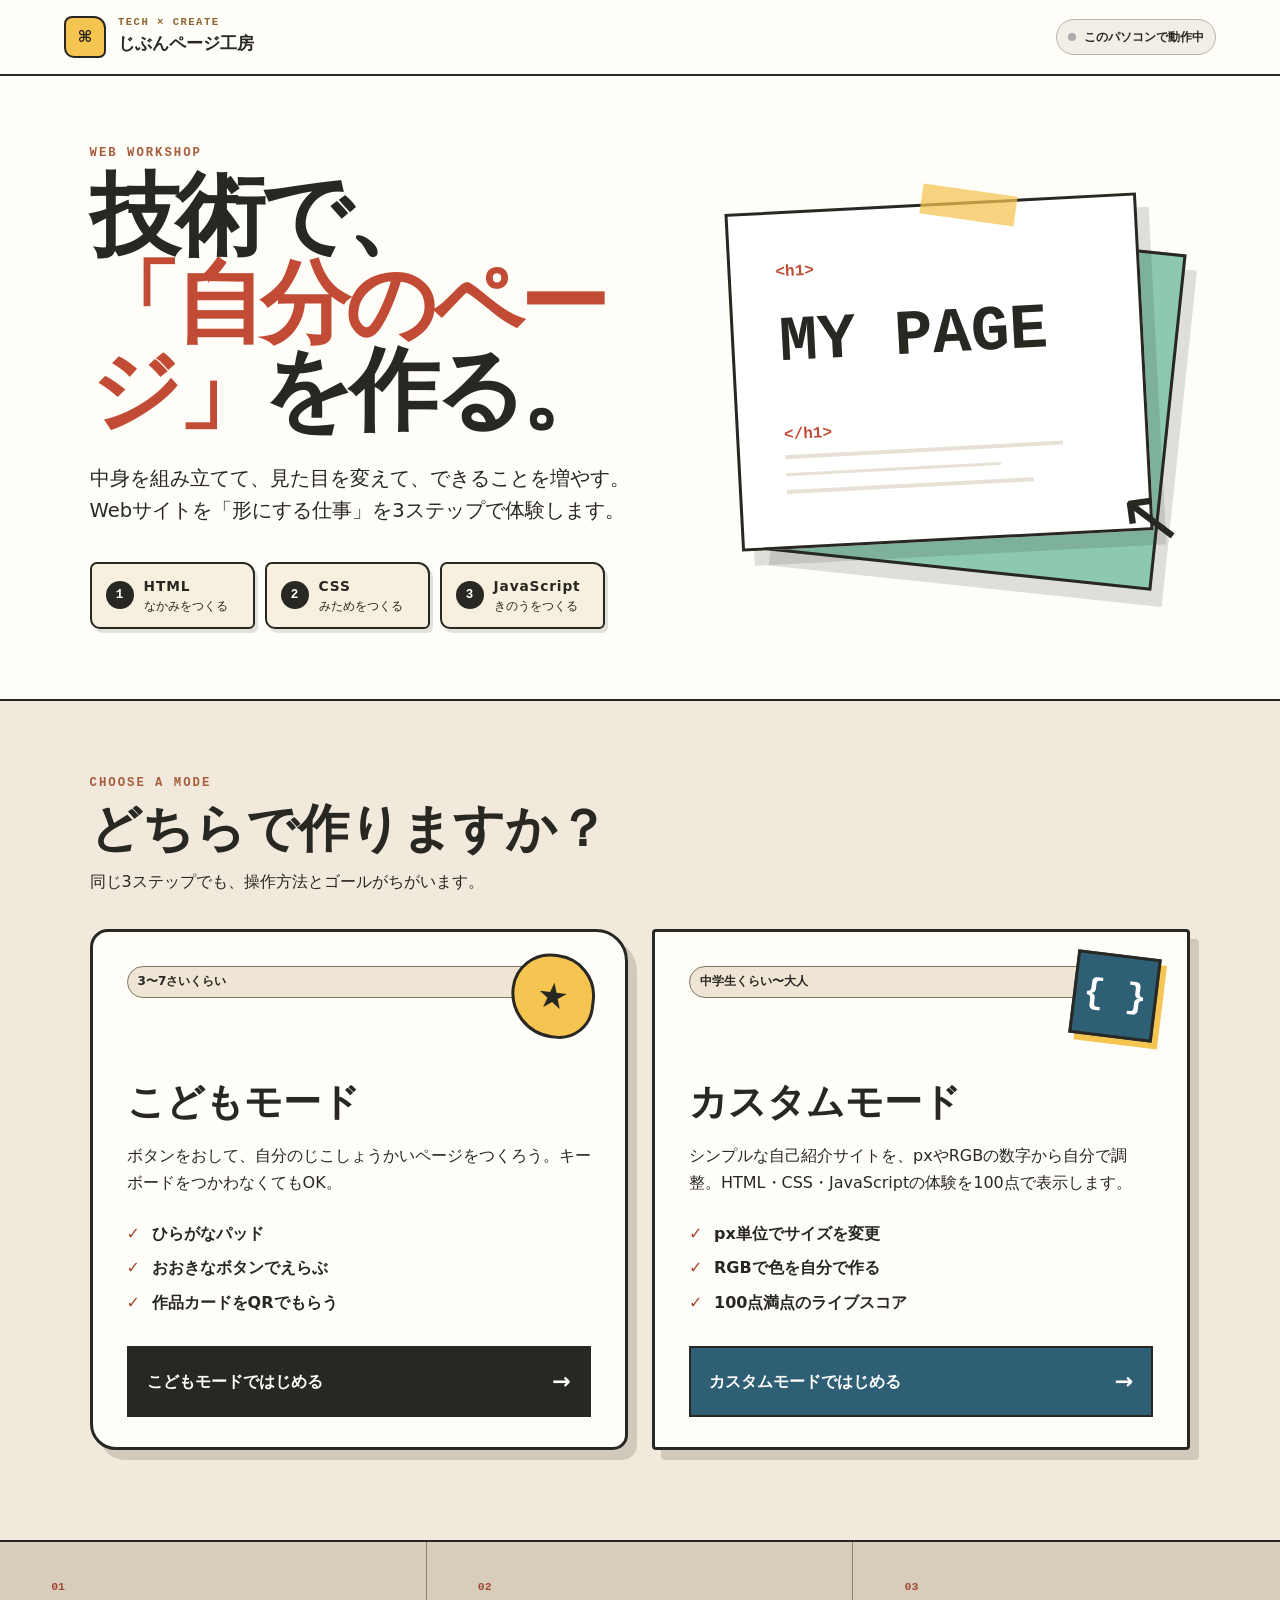
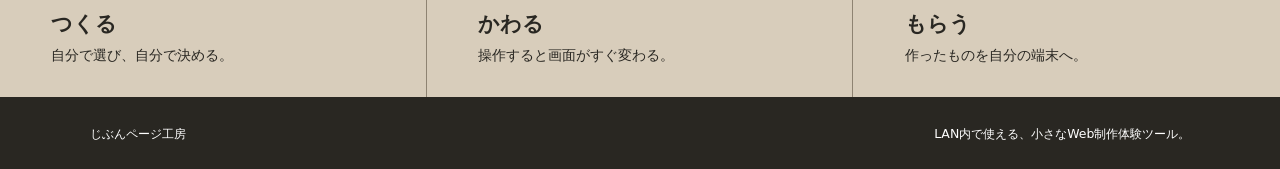
==== commit fb5feaf6: "Rework child input and adult CSS lab" ====
--- a/index.html
+++ b/index.html
@@ -22,11 +22,11 @@
       <div class="hero-copy">
         <p class="eyebrow">WEB WORKSHOP</p>
         <h1>技術で、<br><em>「自分のページ」</em>を作る。</h1>
-        <p class="lead">中身を組み立てて、見た目を変えて、動きをつける。<br>Webサイトを「形にする仕事」を3ステップで体験します。</p>
+        <p class="lead">中身を組み立てて、見た目を変えて、できることを増やす。<br>Webサイトを「形にする仕事」を3ステップで体験します。</p>
         <div class="three-steps" aria-label="3つの学習ステップ">
           <div><b>1</b><span><strong>HTML</strong><small>なかみをつくる</small></span></div>
           <div><b>2</b><span><strong>CSS</strong><small>みためをつくる</small></span></div>
-          <div><b>3</b><span><strong>JavaScript</strong><small>うごきをつくる</small></span></div>
+          <div><b>3</b><span><strong>JavaScript</strong><small>きのうをつくる</small></span></div>
         </div>
       </div>
       <div class="hero-visual" aria-hidden="true">
@@ -59,16 +59,16 @@
         </a>
 
         <a class="mode-card adult" href="adult.html">
-          <span class="mode-label">小学校高学年〜大人</span>
+          <span class="mode-label">中学生くらい〜大人</span>
           <div class="mode-icon" aria-hidden="true">{ }</div>
-          <h3>チャレンジモード</h3>
-          <p>お題に合うWebサイトを設計。HTML・CSS・JavaScriptそれぞれの完成度を採点します。</p>
+          <h3>カスタムモード</h3>
+          <p>シンプルな自己紹介サイトを、pxやRGBの数字から自分で調整。HTML・CSS・JavaScriptの体験を100点で表示します。</p>
           <ul>
-            <li>お題・難易度を選択</li>
-            <li>自由度の高いデザイン</li>
-            <li>100点満点でフィードバック</li>
+            <li>px単位でサイズを変更</li>
+            <li>RGBで色を自分で作る</li>
+            <li>100点満点のライブスコア</li>
           </ul>
-          <span class="mode-button">チャレンジモードではじめる <b>→</b></span>
+          <span class="mode-button">カスタムモードではじめる <b>→</b></span>
         </a>
       </div>
     </section>
--- a/main.css
+++ b/main.css
@@ -1 +1 @@
-*{box-sizing:border-box}html{scroll-behavior:smooth}body{margin:0;color:#292722;background:#f1eadc;font-family:"Hiragino Kaku Gothic ProN","Yu Gothic",Meiryo,system-ui,sans-serif;line-height:1.65}a{color:inherit}.topbar{height:76px;display:flex;align-items:center;justify-content:space-between;gap:20px;padding:0 clamp(20px,5vw,70px);background:#fffdf7;border-bottom:2px solid #292722}.brand{display:flex;align-items:center;gap:12px;text-decoration:none}.brand-mark{display:grid;place-items:center;width:42px;height:42px;background:#f5c451;border:2px solid #292722;border-radius:8px 12px 7px 10px;font-weight:900}.brand small,.brand strong{display:block}.brand small{font:800 .66rem/1.1 ui-monospace,monospace;letter-spacing:.14em;color:#8b6532}.brand strong{font-size:1.08rem}.lan-chip{display:flex;align-items:center;gap:8px;padding:7px 11px;background:#f2eee5;border:1px solid #bcb3a3;border-radius:999px;font-size:.78rem;font-weight:800}.lan-chip span{width:8px;height:8px;border-radius:50%;background:#aaa}.lan-chip.ready{background:#e9f6e7;border-color:#87ab7d}.lan-chip.ready span{background:#31834a}.hero{min-height:570px;display:grid;grid-template-columns:minmax(0,1.08fr) minmax(360px,.92fr);align-items:center;gap:7vw;padding:70px clamp(24px,7vw,110px);background:#fffdf7;border-bottom:2px solid #292722;overflow:hidden}.eyebrow{margin:0 0 11px;color:#a75c3c;font:900 .77rem/1.2 ui-monospace,monospace;letter-spacing:.16em}.hero h1{margin:0;max-width:720px;font-size:clamp(3rem,7vw,6.8rem);line-height:.98;letter-spacing:-.055em}.hero h1 em{color:#c24b35;font-style:normal}.lead{margin:28px 0 0;max-width:690px;font-size:clamp(1rem,1.6vw,1.22rem)}.three-steps{display:flex;flex-wrap:wrap;gap:10px;margin-top:34px}.three-steps>div{display:flex;align-items:center;gap:10px;min-width:165px;padding:11px 14px;background:#f7f0df;border:2px solid #292722;border-radius:7px 12px 6px 10px;box-shadow:3px 4px 0 rgba(41,39,34,.13)}.three-steps b{display:grid;place-items:center;width:28px;height:28px;color:#fff;background:#292722;border-radius:50%;font:800 .78rem/1 ui-monospace,monospace}.three-steps strong,.three-steps small{display:block}.three-steps strong{font-size:.86rem;letter-spacing:.06em}.three-steps small{font-size:.72rem}.hero-visual{position:relative;height:390px}.paper{position:absolute;background:#fff;border:3px solid #292722;box-shadow:12px 15px 0 rgba(41,39,34,.14)}.back-paper{inset:40px 20px 12px 50px;background:#8dc8b1;transform:rotate(6deg)}.code-paper{inset:10px 45px 42px 8px;display:flex;flex-direction:column;justify-content:center;padding:45px;transform:rotate(-3deg);font-family:ui-monospace,SFMono-Regular,monospace}.code-paper span{color:#c24b35;font-weight:900}.code-paper strong{margin:6px 0 25px;font-size:clamp(2rem,5vw,4rem)}.code-paper i{display:block;width:88%;height:10px;margin:7px 0;background:#e7e0d5}.code-paper i:nth-of-type(2){width:68%}.code-paper i:nth-of-type(3){width:78%}.tape{position:absolute;left:42%;top:-3px;width:95px;height:30px;background:rgba(245,196,81,.72);transform:rotate(8deg)}.cursor{position:absolute;right:8px;bottom:2px;font-size:4.8rem;transform:rotate(-8deg)}.mode-section{padding:75px clamp(24px,7vw,110px) 90px}.section-heading{max-width:650px;margin-bottom:34px}.section-heading h2{margin:0;font-size:clamp(2rem,4vw,3.7rem);line-height:1.05}.section-heading p:last-child{margin:13px 0 0}.mode-grid{display:grid;grid-template-columns:repeat(2,minmax(0,1fr));gap:24px}.mode-card{position:relative;display:block;min-height:490px;padding:34px 34px 30px;text-decoration:none;background:#fffdf7;border:3px solid #292722;box-shadow:9px 10px 0 rgba(41,39,34,.17);transition:transform .18s,box-shadow .18s;overflow:hidden}.mode-card:hover,.mode-card:focus-visible{transform:translate(-3px,-4px);box-shadow:13px 15px 0 rgba(41,39,34,.2);outline:none}.mode-card.child{border-radius:18px 32px 15px 26px}.mode-card.adult{border-radius:4px}.mode-label{display:inline-block;padding:5px 10px;background:#eee5d4;border:1px solid #817765;border-radius:999px;font-size:.75rem;font-weight:900}.mode-icon{position:absolute;right:30px;top:22px;display:grid;place-items:center;width:84px;height:84px;font-size:2.2rem;font-weight:900;transform:rotate(7deg)}.child .mode-icon{color:#282722;background:#f5c451;border:3px solid #292722;border-radius:48% 52% 43% 57%}.adult .mode-icon{color:#fff;background:#2e5f75;border:3px solid #292722;box-shadow:6px 6px 0 #f5c451;font-family:ui-monospace,monospace}.mode-card h3{margin:72px 0 10px;font-size:clamp(1.8rem,3vw,2.7rem)}.mode-card>p{max-width:550px;margin:0;font-size:1rem}.mode-card ul{display:grid;gap:8px;margin:25px 0 30px;padding:0;list-style:none}.mode-card li{position:relative;padding-left:25px;font-weight:800}.mode-card li::before{content:"✓";position:absolute;left:0;color:#a04732}.mode-button{position:absolute;left:34px;right:34px;bottom:30px;display:flex;justify-content:space-between;align-items:center;padding:15px 18px;color:#fff;background:#292722;border:2px solid #292722;font-weight:900}.mode-button b{font-size:1.4rem}.adult .mode-button{background:#2e5f75}.concept-strip{display:grid;grid-template-columns:repeat(3,1fr);border-top:2px solid #292722;border-bottom:2px solid #292722;background:#d8cdbb}.concept-strip>div{padding:30px clamp(20px,4vw,60px);border-right:1px solid #8e8372}.concept-strip>div:last-child{border-right:0}.concept-strip span{font:900 .72rem/1 ui-monospace,monospace;color:#9f4b35}.concept-strip strong{display:block;margin:8px 0 3px;font-size:1.3rem}.concept-strip p{margin:0;font-size:.86rem}footer{display:flex;justify-content:space-between;gap:20px;padding:25px clamp(24px,7vw,110px);background:#292722;color:#fff;font-size:.78rem}footer p{margin:0}@media(max-width:850px){.topbar{height:auto;padding:14px 18px}.lan-chip{display:none}.hero{grid-template-columns:1fr;padding:55px 22px}.hero-visual{height:300px}.mode-section{padding:55px 22px}.mode-grid{grid-template-columns:1fr}.concept-strip{grid-template-columns:1fr}.concept-strip>div{border-right:0;border-bottom:1px solid #8e8372}.concept-strip>div:last-child{border-bottom:0}footer{display:block;padding:22px}footer p+p{margin-top:4px}}@media(max-width:520px){.brand strong{font-size:.94rem}.hero{min-height:0}.hero h1{font-size:clamp(2.8rem,16vw,4.7rem)}.hero-visual{height:245px}.code-paper{padding:28px}.three-steps{display:grid}.three-steps>div{min-width:0}.mode-card{min-height:520px;padding:27px}.mode-icon{right:22px}.mode-card h3{margin-top:82px}.mode-button{left:27px;right:27px}}
+*{box-sizing:border-box}html{scroll-behavior:smooth}body{margin:0;color:#292722;background:#f1eadc;font-family:"Hiragino Kaku Gothic ProN","Yu Gothic",Meiryo,system-ui,sans-serif;line-height:1.65}a{color:inherit}.topbar{height:76px;display:flex;align-items:center;justify-content:space-between;gap:20px;padding:0 clamp(20px,5vw,70px);background:#fffdf7;border-bottom:2px solid #292722}.brand{display:flex;align-items:center;gap:12px;text-decoration:none}.brand-mark{display:grid;place-items:center;width:42px;height:42px;background:#f5c451;border:2px solid #292722;border-radius:8px 12px 7px 10px;font-weight:900}.brand small,.brand strong{display:block}.brand small{font:800 .66rem/1.1 ui-monospace,monospace;letter-spacing:.14em;color:#8b6532}.brand strong{font-size:1.08rem}.lan-chip{display:flex;align-items:center;gap:8px;padding:7px 11px;background:#f2eee5;border:1px solid #bcb3a3;border-radius:999px;font-size:.78rem;font-weight:800}.lan-chip span{width:8px;height:8px;border-radius:50%;background:#aaa}.lan-chip.ready{background:#e9f6e7;border-color:#87ab7d}.lan-chip.ready span{background:#31834a}.hero{min-height:570px;display:grid;grid-template-columns:minmax(0,1.08fr) minmax(360px,.92fr);align-items:center;gap:7vw;padding:70px clamp(24px,7vw,110px);background:#fffdf7;border-bottom:2px solid #292722;overflow:hidden}.eyebrow{margin:0 0 11px;color:#a75c3c;font:900 .77rem/1.2 ui-monospace,monospace;letter-spacing:.16em}.hero h1{margin:0;max-width:720px;font-size:clamp(3rem,7vw,6.8rem);line-height:.98;letter-spacing:-.055em}.hero h1 em{color:#c24b35;font-style:normal}.lead{margin:28px 0 0;max-width:690px;font-size:clamp(1rem,1.6vw,1.22rem)}.three-steps{display:flex;flex-wrap:wrap;gap:10px;margin-top:34px}.three-steps>div{display:flex;align-items:center;gap:10px;min-width:165px;padding:11px 14px;background:#f7f0df;border:2px solid #292722;border-radius:7px 12px 6px 10px;box-shadow:3px 4px 0 rgba(41,39,34,.13)}.three-steps b{display:grid;place-items:center;width:28px;height:28px;color:#fff;background:#292722;border-radius:50%;font:800 .78rem/1 ui-monospace,monospace}.three-steps strong,.three-steps small{display:block}.three-steps strong{font-size:.86rem;letter-spacing:.06em}.three-steps small{font-size:.72rem}.hero-visual{position:relative;height:390px}.paper{position:absolute;background:#fff;border:3px solid #292722;box-shadow:12px 15px 0 rgba(41,39,34,.14)}.back-paper{inset:40px 20px 12px 50px;background:#8dc8b1;transform:rotate(6deg)}.code-paper{inset:10px 45px 42px 8px;display:flex;flex-direction:column;justify-content:center;padding:45px;transform:rotate(-3deg);font-family:ui-monospace,SFMono-Regular,monospace}.code-paper span{color:#c24b35;font-weight:900}.code-paper strong{margin:6px 0 25px;font-size:clamp(2rem,5vw,4rem)}.code-paper i{display:block;width:88%;height:10px;margin:7px 0;background:#e7e0d5}.code-paper i:nth-of-type(2){width:68%}.code-paper i:nth-of-type(3){width:78%}.tape{position:absolute;left:42%;top:-3px;width:95px;height:30px;background:rgba(245,196,81,.72);transform:rotate(8deg)}.cursor{position:absolute;right:8px;bottom:2px;font-size:4.8rem;transform:rotate(-8deg)}.mode-section{padding:75px clamp(24px,7vw,110px) 90px}.section-heading{max-width:650px;margin-bottom:34px}.section-heading h2{margin:0;font-size:clamp(2rem,4vw,3.7rem);line-height:1.05}.section-heading p:last-child{margin:13px 0 0}.mode-grid{display:grid;grid-template-columns:repeat(2,minmax(0,1fr));gap:24px}.mode-card{position:relative;display:flex;flex-direction:column;min-height:490px;padding:34px 34px 30px;text-decoration:none;background:#fffdf7;border:3px solid #292722;box-shadow:9px 10px 0 rgba(41,39,34,.17);transition:transform .18s,box-shadow .18s;overflow:hidden}.mode-card:hover,.mode-card:focus-visible{transform:translate(-3px,-4px);box-shadow:13px 15px 0 rgba(41,39,34,.2);outline:none}.mode-card.child{border-radius:18px 32px 15px 26px}.mode-card.adult{border-radius:4px}.mode-label{display:inline-block;padding:5px 10px;background:#eee5d4;border:1px solid #817765;border-radius:999px;font-size:.75rem;font-weight:900}.mode-icon{position:absolute;right:30px;top:22px;display:grid;place-items:center;width:84px;height:84px;font-size:2.2rem;font-weight:900;transform:rotate(7deg)}.child .mode-icon{color:#282722;background:#f5c451;border:3px solid #292722;border-radius:48% 52% 43% 57%}.adult .mode-icon{color:#fff;background:#2e5f75;border:3px solid #292722;box-shadow:6px 6px 0 #f5c451;font-family:ui-monospace,monospace}.mode-card h3{margin:72px 0 10px;font-size:clamp(1.8rem,3vw,2.7rem)}.mode-card>p{max-width:550px;margin:0;font-size:1rem}.mode-card ul{display:grid;gap:8px;margin:25px 0 30px;padding:0;list-style:none}.mode-card li{position:relative;padding-left:25px;font-weight:800}.mode-card li::before{content:"✓";position:absolute;left:0;color:#a04732}.mode-button{position:static;display:flex;margin-top:auto;justify-content:space-between;align-items:center;padding:15px 18px;color:#fff;background:#292722;border:2px solid #292722;font-weight:900}.mode-button b{font-size:1.4rem}.adult .mode-button{background:#2e5f75}.concept-strip{display:grid;grid-template-columns:repeat(3,1fr);border-top:2px solid #292722;border-bottom:2px solid #292722;background:#d8cdbb}.concept-strip>div{padding:30px clamp(20px,4vw,60px);border-right:1px solid #8e8372}.concept-strip>div:last-child{border-right:0}.concept-strip span{font:900 .72rem/1 ui-monospace,monospace;color:#9f4b35}.concept-strip strong{display:block;margin:8px 0 3px;font-size:1.3rem}.concept-strip p{margin:0;font-size:.86rem}footer{display:flex;justify-content:space-between;gap:20px;padding:25px clamp(24px,7vw,110px);background:#292722;color:#fff;font-size:.78rem}footer p{margin:0}@media(max-width:850px){.topbar{height:auto;padding:14px 18px}.lan-chip{display:none}.hero{grid-template-columns:1fr;padding:55px 22px}.hero-visual{height:300px}.mode-section{padding:55px 22px}.mode-grid{grid-template-columns:1fr}.concept-strip{grid-template-columns:1fr}.concept-strip>div{border-right:0;border-bottom:1px solid #8e8372}.concept-strip>div:last-child{border-bottom:0}footer{display:block;padding:22px}footer p+p{margin-top:4px}}@media(max-width:520px){.brand strong{font-size:.94rem}.hero{min-height:0}.hero h1{font-size:clamp(2.8rem,16vw,4.7rem)}.hero-visual{height:245px}.code-paper{padding:28px}.three-steps{display:grid}.three-steps>div{min-width:0}.mode-card{min-height:520px;padding:27px}.mode-icon{right:22px}.mode-card h3{margin-top:82px}.mode-button{margin-top:auto}}
